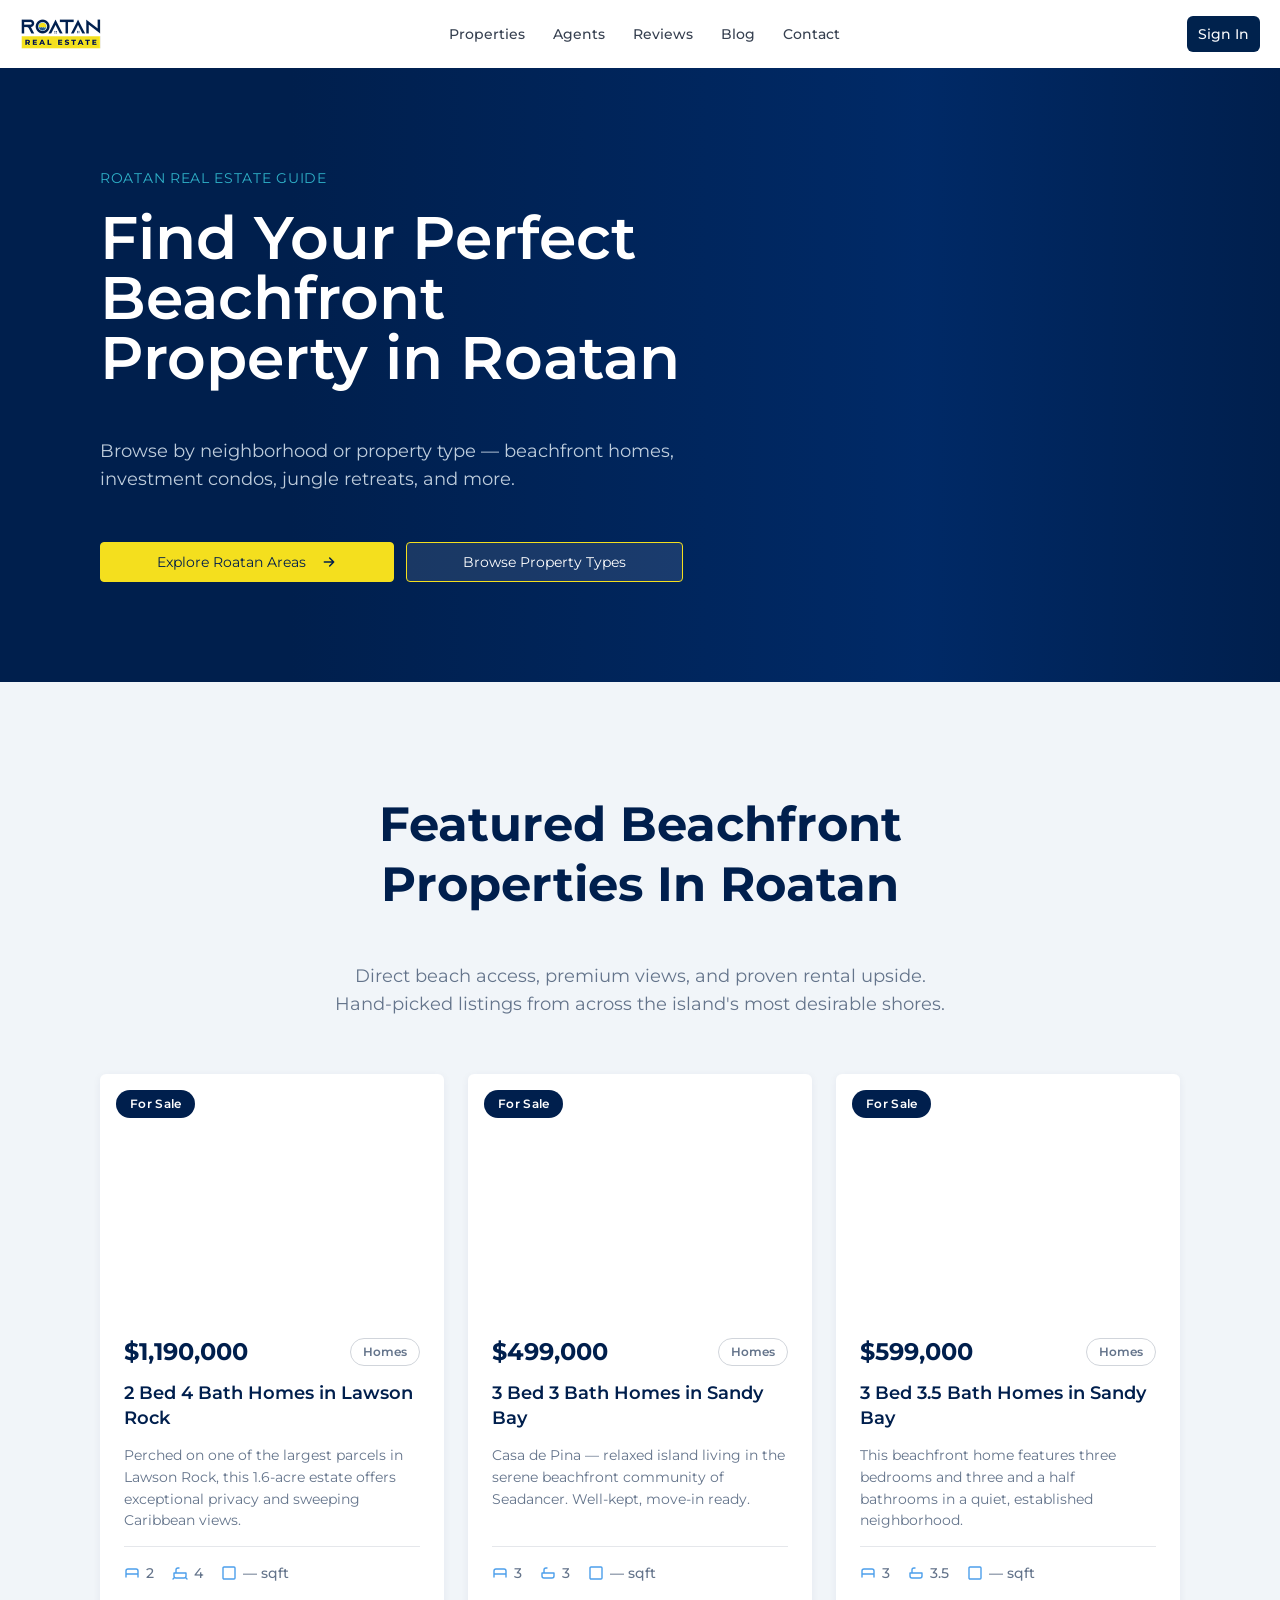
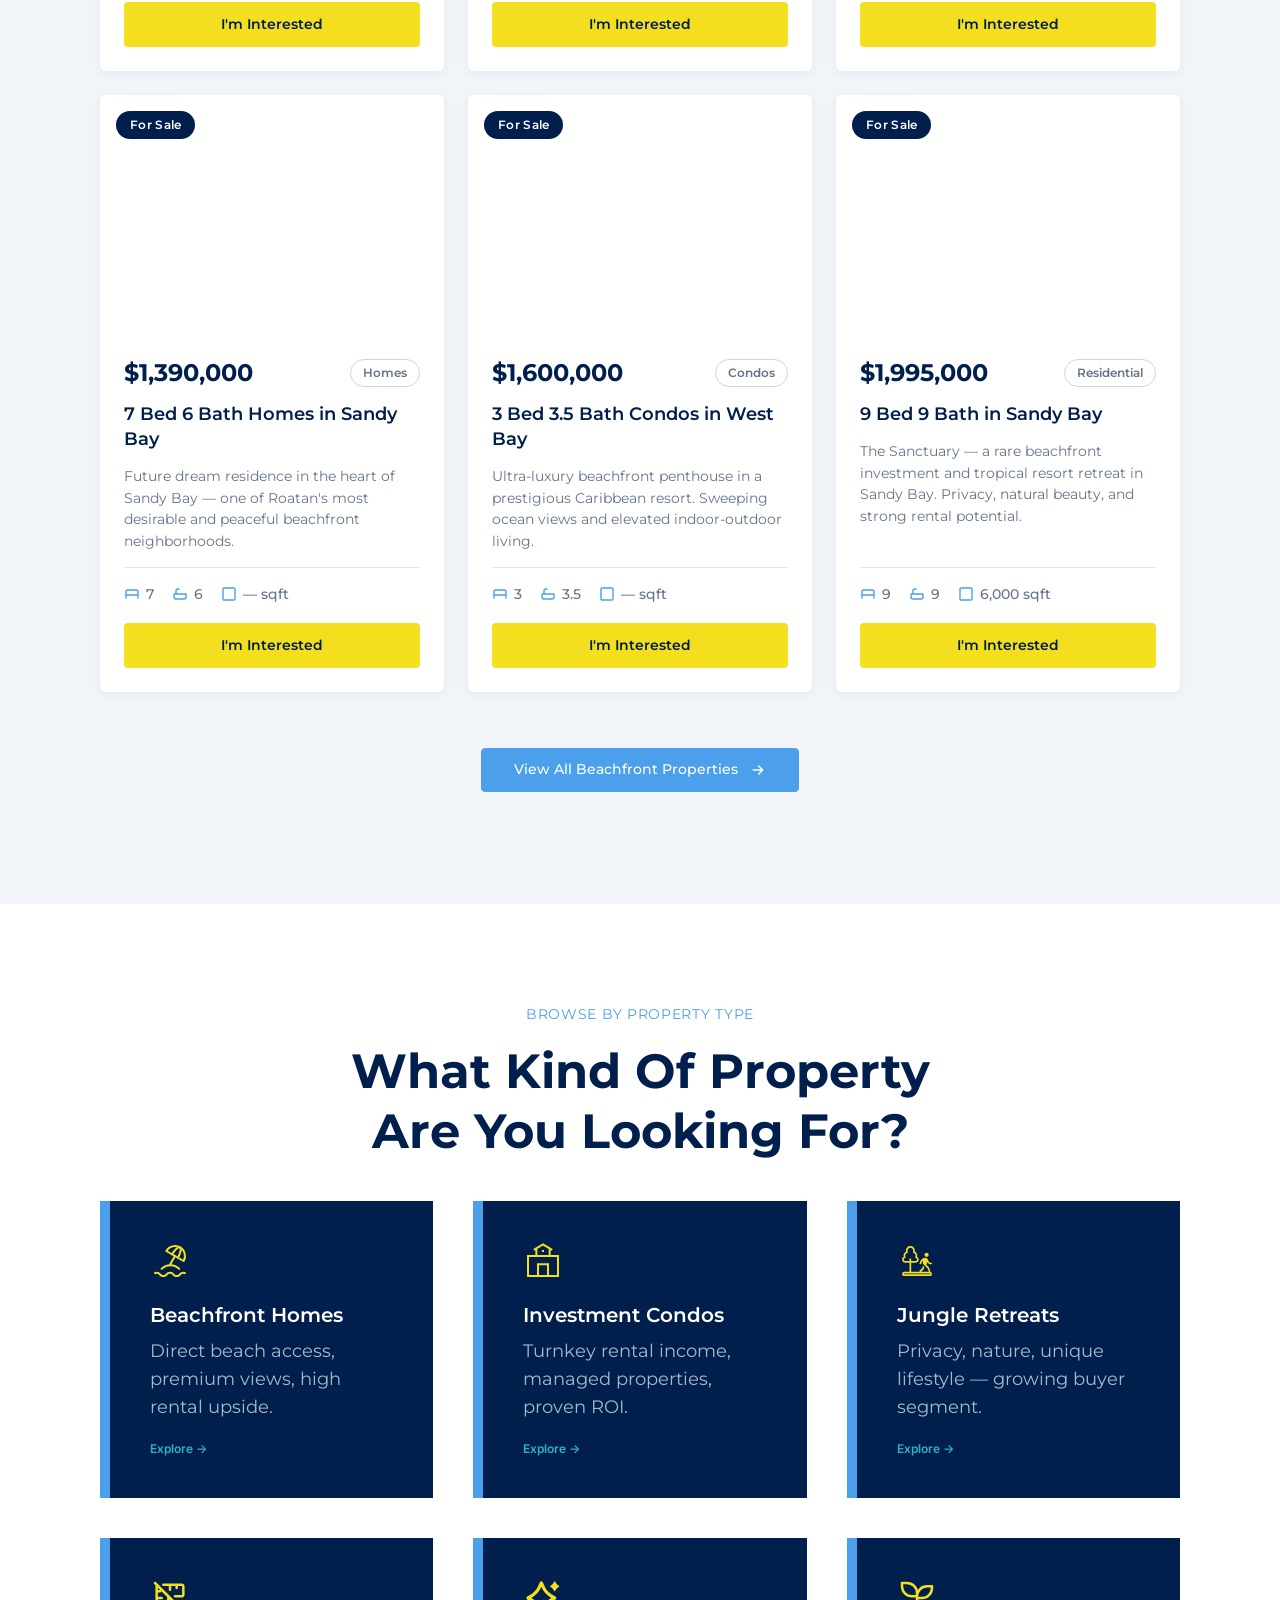
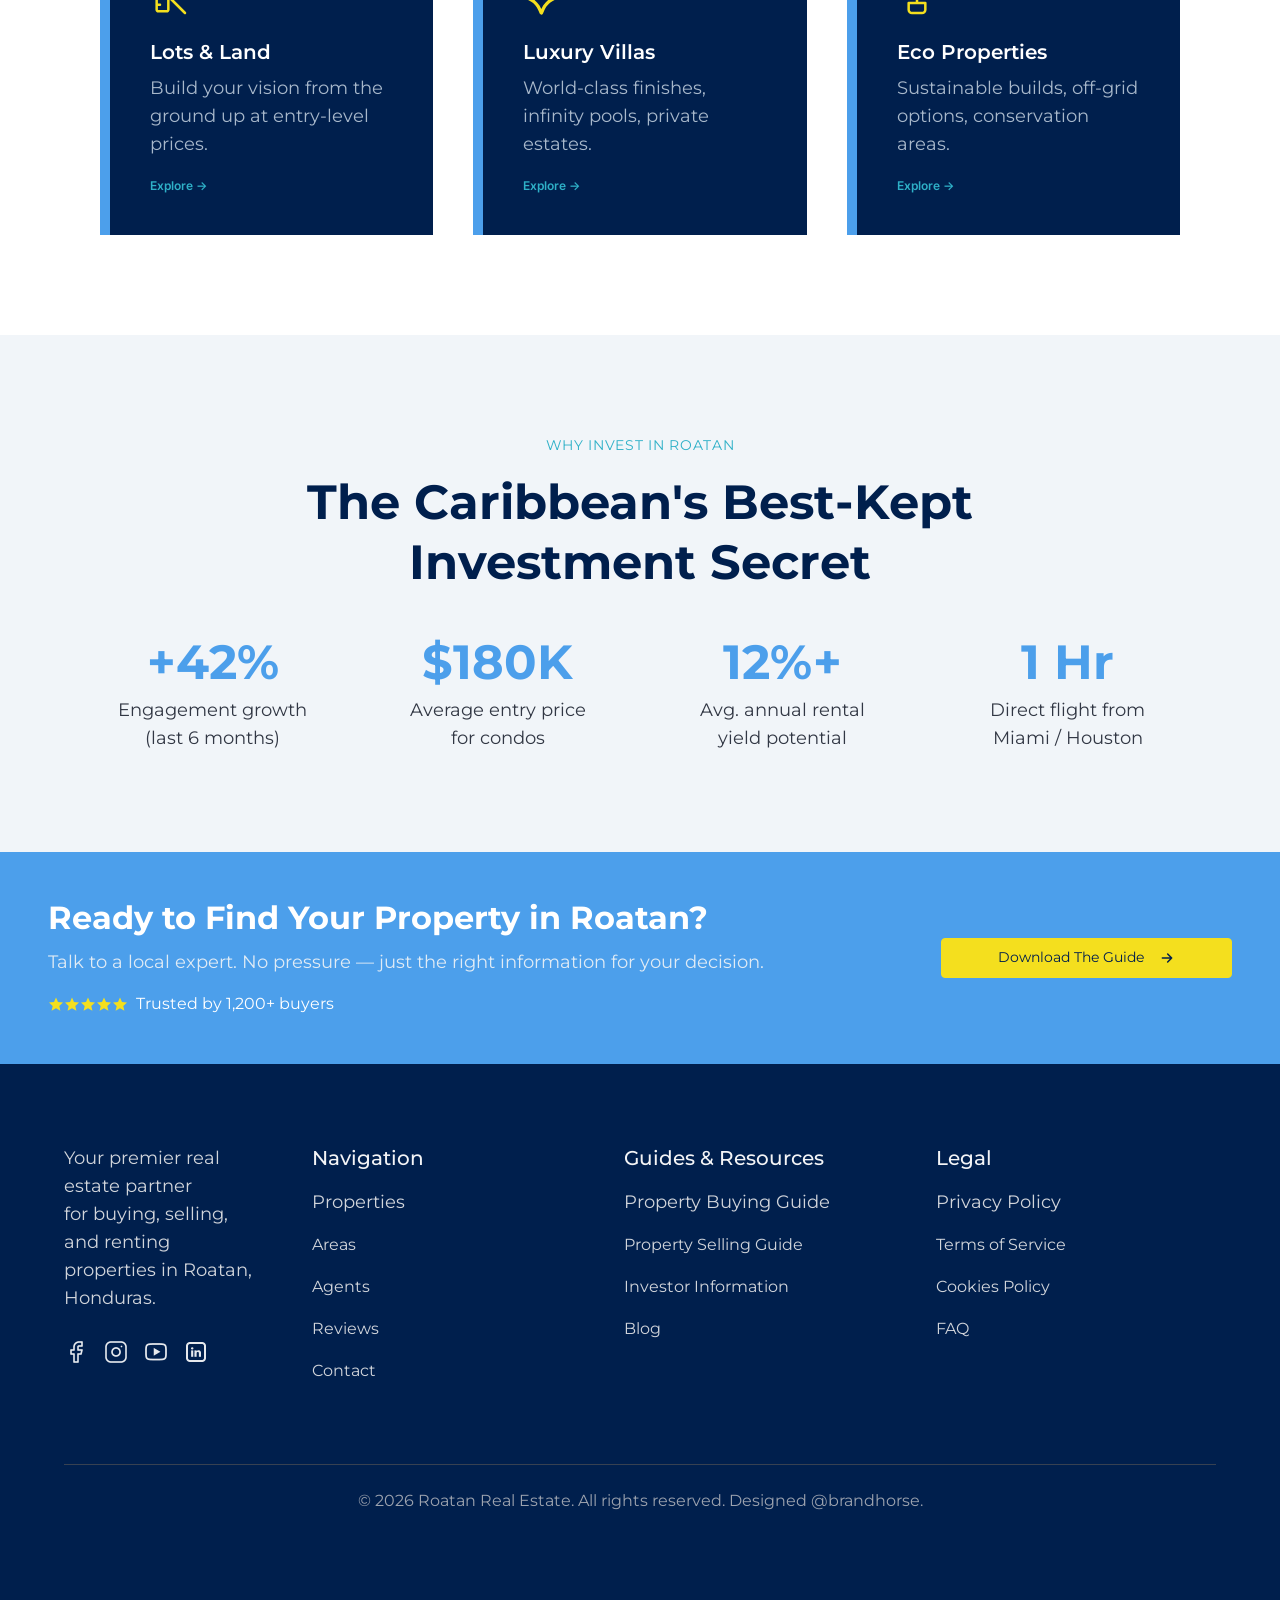
==== index.html @ 975c0e66 "Initial commit: Roatan Real Estate beachfront landing page - Hero with brand assets and gradient ove" ====
<!DOCTYPE html>
<html lang="en">
<head>
<meta charset="UTF-8" />
<meta name="viewport" content="width=device-width, initial-scale=1.0" />
<title>Roatan Real Estate — Find Your Perfect Beachfront Property</title>
<meta name="description" content="Browse beachfront homes, investment condos, jungle retreats, and luxury villas in Roatan, Honduras." />
<link rel="preconnect" href="https://fonts.googleapis.com" />
<link rel="preconnect" href="https://fonts.gstatic.com" crossorigin />
<link href="https://fonts.googleapis.com/css2?family=Inter:wght@600&family=Montserrat:wght@400;500;600;700&display=swap" rel="stylesheet" />
<link rel="stylesheet" href="styles.css" />
</head>
<body>

<!-- NAVBAR -->
<header class="navbar">
  <div class="navbar__inner">
    <a href="https://roatanrealestate.com" class="navbar__logo">
      <img src="assets/logo/logo.png" alt="Roatan Real Estate" />
    </a>
    <nav class="navbar__nav">
      <a href="https://roatanrealestate.com/properties">Properties</a>
      <a href="https://roatanrealestate.com/agents">Agents</a>
      <a href="https://roatanrealestate.com/reviews">Reviews</a>
      <a href="https://roatanrealestate.com/blog">Blog</a>
      <a href="https://roatanrealestate.com/contact">Contact</a>
    </nav>
    <a href="https://roatanrealestate.com/login" class="navbar__signin">Sign In</a>
    <button class="navbar__burger" aria-label="Open menu" aria-expanded="false" aria-controls="mobile-menu" data-menu-toggle>
      <svg width="22" height="22" viewBox="0 0 22 22" fill="none"><path d="M3 6h16M3 11h16M3 16h16" stroke="#001f4d" stroke-width="2" stroke-linecap="round"/></svg>
    </button>
  </div>
</header>

<!-- MOBILE MENU DRAWER -->
<div class="mobile-menu" id="mobile-menu" aria-hidden="true">
  <div class="mobile-menu__header">
    <a href="https://roatanrealestate.com" class="navbar__logo">
      <img src="assets/logo/logo.png" alt="Roatan Real Estate" />
    </a>
    <button class="mobile-menu__close" aria-label="Close menu" data-menu-toggle>
      <svg width="22" height="22" viewBox="0 0 22 22" fill="none"><path d="M5 5l12 12M17 5L5 17" stroke="#001f4d" stroke-width="2" stroke-linecap="round"/></svg>
    </button>
  </div>
  <nav class="mobile-menu__nav">
    <a href="https://roatanrealestate.com/properties">Properties</a>
    <a href="https://roatanrealestate.com/areas">Areas</a>
    <a href="https://roatanrealestate.com/agents">Agents</a>
    <a href="https://roatanrealestate.com/reviews">Reviews</a>
    <a href="https://roatanrealestate.com/blog">Blog</a>
    <a href="https://roatanrealestate.com/contact">Contact</a>
  </nav>
  <a href="https://roatanrealestate.com/login" class="mobile-menu__signin">Sign In</a>
</div>

<script>
(function(){
  var menu = document.getElementById('mobile-menu');
  var toggles = document.querySelectorAll('[data-menu-toggle]');
  function setOpen(open){
    menu.classList.toggle('is-open', open);
    menu.setAttribute('aria-hidden', open ? 'false' : 'true');
    document.body.style.overflow = open ? 'hidden' : '';
    toggles.forEach(function(b){ if(b.classList.contains('navbar__burger')) b.setAttribute('aria-expanded', open); });
  }
  toggles.forEach(function(b){
    b.addEventListener('click', function(){ setOpen(!menu.classList.contains('is-open')); });
  });
  menu.addEventListener('click', function(e){
    if (e.target.tagName === 'A') setOpen(false);
  });
  document.addEventListener('keydown', function(e){
    if (e.key === 'Escape' && menu.classList.contains('is-open')) setOpen(false);
  });
})();
</script>

<!-- HERO -->
<section class="hero">
  <div class="hero__bg" aria-hidden="true"></div>
  <div class="hero__overlay" aria-hidden="true"></div>
  <div class="hero__inner">
    <p class="eyebrow eyebrow--cyan">ROATAN REAL ESTATE GUIDE</p>
    <h1 class="hero__title">Find Your Perfect Beachfront Property in Roatan</h1>
    <p class="hero__sub">Browse by neighborhood or property type — beachfront homes,<br/>investment condos, jungle retreats, and more.</p>
    <div class="hero__ctas">
      <a href="#areas" class="btn btn--primary">
        Explore Roatan Areas
        <svg width="16" height="16" viewBox="0 0 16 16" fill="none"><path d="M3.33 8h9.34M8.67 4l4 4-4 4" stroke="#001f4d" stroke-width="1.5" stroke-linecap="round" stroke-linejoin="round"/></svg>
      </a>
      <a href="#types" class="btn btn--alternate">Browse Property Types</a>
    </div>
  </div>
</section>

<!-- BEACHFRONT PROPERTIES -->
<section class="neighborhoods" id="areas">
  <div class="neighborhoods__inner">
    <div class="section-head section-head--center">
      <h2 class="section-head__title">Featured Beachfront<br/>Properties in Roatan</h2>
      <p class="section-head__sub">Direct beach access, premium views, and proven rental upside.<br/>Hand-picked listings from across the island's most desirable shores.</p>
    </div>

    <div class="cards-3 cards-3--props">
      <a class="pcard" href="https://roatanrealestate.com/properties/2-br-4.0-ba-homes-in-lawson-rock-26-104-roatan-honduras" target="_blank" rel="noopener">
        <div class="pcard__img" style="background-image:url('https://cdn.photos.sparkplatform.com/rra/20260216032710579611000000-o.jpg')">
          <span class="pcard__status">For Sale</span>
        </div>
        <div class="pcard__body">
          <div class="pcard__head">
            <p class="pcard__price">$1,190,000</p>
            <span class="pcard__tag">Homes</span>
          </div>
          <h3 class="pcard__title">2 Bed 4 Bath Homes in Lawson Rock</h3>
          <p class="pcard__desc">Perched on one of the largest parcels in Lawson Rock, this 1.6-acre estate offers exceptional privacy and sweeping Caribbean views.</p>
          <div class="pcard__meta">
            <span><svg viewBox="0 0 16 16" fill="none"><path d="M2 9V6a2 2 0 0 1 2-2h8a2 2 0 0 1 2 2v3M2 9v3M14 9v3M2 9h12" stroke="currentColor" stroke-width="1.4" stroke-linecap="round"/></svg> 2</span>
            <span><svg viewBox="0 0 16 16" fill="none"><path d="M2 8h12v3a2 2 0 0 1-2 2H4a2 2 0 0 1-2-2V8zM4 8V5a2 2 0 0 1 2-2h1M2 13l-1 1M14 13l1 1" stroke="currentColor" stroke-width="1.4" stroke-linecap="round" stroke-linejoin="round"/></svg> 4</span>
            <span><svg viewBox="0 0 16 16" fill="none"><rect x="2" y="2" width="12" height="12" stroke="currentColor" stroke-width="1.4" rx="1"/></svg> — sqft</span>
          </div>
          <span class="pcard__cta">I'm Interested</span>
        </div>
      </a>

      <a class="pcard" href="https://roatanrealestate.com/properties/3-br-3.0-ba-homes-in-seadancer-26-97-roatan-honduras" target="_blank" rel="noopener">
        <div class="pcard__img" style="background-image:url('https://cdn.photos.sparkplatform.com/rra/20260217212355719274000000-o.jpg')">
          <span class="pcard__status">For Sale</span>
        </div>
        <div class="pcard__body">
          <div class="pcard__head">
            <p class="pcard__price">$499,000</p>
            <span class="pcard__tag">Homes</span>
          </div>
          <h3 class="pcard__title">3 Bed 3 Bath Homes in Sandy Bay</h3>
          <p class="pcard__desc">Casa de Pina — relaxed island living in the serene beachfront community of Seadancer. Well-kept, move-in ready.</p>
          <div class="pcard__meta">
            <span><svg viewBox="0 0 16 16" fill="none"><path d="M2 9V6a2 2 0 0 1 2-2h8a2 2 0 0 1 2 2v3M2 9v3M14 9v3M2 9h12" stroke="currentColor" stroke-width="1.4" stroke-linecap="round"/></svg> 3</span>
            <span><svg viewBox="0 0 16 16" fill="none"><path d="M2 8h12v3a2 2 0 0 1-2 2H4a2 2 0 0 1-2-2V8zM4 8V5a2 2 0 0 1 2-2h1" stroke="currentColor" stroke-width="1.4" stroke-linecap="round" stroke-linejoin="round"/></svg> 3</span>
            <span><svg viewBox="0 0 16 16" fill="none"><rect x="2" y="2" width="12" height="12" stroke="currentColor" stroke-width="1.4" rx="1"/></svg> — sqft</span>
          </div>
          <span class="pcard__cta">I'm Interested</span>
        </div>
      </a>

      <a class="pcard" href="https://roatanrealestate.com/properties/3-br-3.5-ba-homes-in-sandy-bay-26-74-roatan-honduras" target="_blank" rel="noopener">
        <div class="pcard__img" style="background-image:url('https://cdn.photos.sparkplatform.com/rra/20260224164629116280000000-o.jpg')">
          <span class="pcard__status">For Sale</span>
        </div>
        <div class="pcard__body">
          <div class="pcard__head">
            <p class="pcard__price">$599,000</p>
            <span class="pcard__tag">Homes</span>
          </div>
          <h3 class="pcard__title">3 Bed 3.5 Bath Homes in Sandy Bay</h3>
          <p class="pcard__desc">This beachfront home features three bedrooms and three and a half bathrooms in a quiet, established neighborhood.</p>
          <div class="pcard__meta">
            <span><svg viewBox="0 0 16 16" fill="none"><path d="M2 9V6a2 2 0 0 1 2-2h8a2 2 0 0 1 2 2v3M2 9v3M14 9v3M2 9h12" stroke="currentColor" stroke-width="1.4" stroke-linecap="round"/></svg> 3</span>
            <span><svg viewBox="0 0 16 16" fill="none"><path d="M2 8h12v3a2 2 0 0 1-2 2H4a2 2 0 0 1-2-2V8zM4 8V5a2 2 0 0 1 2-2h1" stroke="currentColor" stroke-width="1.4" stroke-linecap="round" stroke-linejoin="round"/></svg> 3.5</span>
            <span><svg viewBox="0 0 16 16" fill="none"><rect x="2" y="2" width="12" height="12" stroke="currentColor" stroke-width="1.4" rx="1"/></svg> — sqft</span>
          </div>
          <span class="pcard__cta">I'm Interested</span>
        </div>
      </a>

      <a class="pcard" href="https://roatanrealestate.com/properties/7-br-6.0-ba-homes-in-sandy-bay-26-69-roatan-honduras" target="_blank" rel="noopener">
        <div class="pcard__img" style="background-image:url('https://cdn.photos.sparkplatform.com/rra/20260207205044569117000000-o.jpg')">
          <span class="pcard__status">For Sale</span>
        </div>
        <div class="pcard__body">
          <div class="pcard__head">
            <p class="pcard__price">$1,390,000</p>
            <span class="pcard__tag">Homes</span>
          </div>
          <h3 class="pcard__title">7 Bed 6 Bath Homes in Sandy Bay</h3>
          <p class="pcard__desc">Future dream residence in the heart of Sandy Bay — one of Roatan's most desirable and peaceful beachfront neighborhoods.</p>
          <div class="pcard__meta">
            <span><svg viewBox="0 0 16 16" fill="none"><path d="M2 9V6a2 2 0 0 1 2-2h8a2 2 0 0 1 2 2v3M2 9v3M14 9v3M2 9h12" stroke="currentColor" stroke-width="1.4" stroke-linecap="round"/></svg> 7</span>
            <span><svg viewBox="0 0 16 16" fill="none"><path d="M2 8h12v3a2 2 0 0 1-2 2H4a2 2 0 0 1-2-2V8zM4 8V5a2 2 0 0 1 2-2h1" stroke="currentColor" stroke-width="1.4" stroke-linecap="round" stroke-linejoin="round"/></svg> 6</span>
            <span><svg viewBox="0 0 16 16" fill="none"><rect x="2" y="2" width="12" height="12" stroke="currentColor" stroke-width="1.4" rx="1"/></svg> — sqft</span>
          </div>
          <span class="pcard__cta">I'm Interested</span>
        </div>
      </a>

      <a class="pcard" href="https://roatanrealestate.com/properties/3-br-3.5-ba-condos-in-infinity-bay-beach-resort-26-54-roatan-honduras" target="_blank" rel="noopener">
        <div class="pcard__img" style="background-image:url('https://cdn.photos.sparkplatform.com/rra/20260127175429574874000000-o.jpg')">
          <span class="pcard__status">For Sale</span>
        </div>
        <div class="pcard__body">
          <div class="pcard__head">
            <p class="pcard__price">$1,600,000</p>
            <span class="pcard__tag">Condos</span>
          </div>
          <h3 class="pcard__title">3 Bed 3.5 Bath Condos in West Bay</h3>
          <p class="pcard__desc">Ultra-luxury beachfront penthouse in a prestigious Caribbean resort. Sweeping ocean views and elevated indoor-outdoor living.</p>
          <div class="pcard__meta">
            <span><svg viewBox="0 0 16 16" fill="none"><path d="M2 9V6a2 2 0 0 1 2-2h8a2 2 0 0 1 2 2v3M2 9v3M14 9v3M2 9h12" stroke="currentColor" stroke-width="1.4" stroke-linecap="round"/></svg> 3</span>
            <span><svg viewBox="0 0 16 16" fill="none"><path d="M2 8h12v3a2 2 0 0 1-2 2H4a2 2 0 0 1-2-2V8zM4 8V5a2 2 0 0 1 2-2h1" stroke="currentColor" stroke-width="1.4" stroke-linecap="round" stroke-linejoin="round"/></svg> 3.5</span>
            <span><svg viewBox="0 0 16 16" fill="none"><rect x="2" y="2" width="12" height="12" stroke="currentColor" stroke-width="1.4" rx="1"/></svg> — sqft</span>
          </div>
          <span class="pcard__cta">I'm Interested</span>
        </div>
      </a>

      <a class="pcard" href="https://roatanrealestate.com/properties/9-br-9.00-ba-residential-in-sandy-bay-26-35-roatan-honduras" target="_blank" rel="noopener">
        <div class="pcard__img" style="background-image:url('https://cdn.photos.sparkplatform.com/rra/20260123211720715178000000-o.jpg')">
          <span class="pcard__status">For Sale</span>
        </div>
        <div class="pcard__body">
          <div class="pcard__head">
            <p class="pcard__price">$1,995,000</p>
            <span class="pcard__tag">Residential</span>
          </div>
          <h3 class="pcard__title">9 Bed 9 Bath in Sandy Bay</h3>
          <p class="pcard__desc">The Sanctuary — a rare beachfront investment and tropical resort retreat in Sandy Bay. Privacy, natural beauty, and strong rental potential.</p>
          <div class="pcard__meta">
            <span><svg viewBox="0 0 16 16" fill="none"><path d="M2 9V6a2 2 0 0 1 2-2h8a2 2 0 0 1 2 2v3M2 9v3M14 9v3M2 9h12" stroke="currentColor" stroke-width="1.4" stroke-linecap="round"/></svg> 9</span>
            <span><svg viewBox="0 0 16 16" fill="none"><path d="M2 8h12v3a2 2 0 0 1-2 2H4a2 2 0 0 1-2-2V8zM4 8V5a2 2 0 0 1 2-2h1" stroke="currentColor" stroke-width="1.4" stroke-linecap="round" stroke-linejoin="round"/></svg> 9</span>
            <span><svg viewBox="0 0 16 16" fill="none"><rect x="2" y="2" width="12" height="12" stroke="currentColor" stroke-width="1.4" rx="1"/></svg> 6,000 sqft</span>
          </div>
          <span class="pcard__cta">I'm Interested</span>
        </div>
      </a>
    </div>

    <div class="neighborhoods__cta">
      <a href="https://roatanrealestate.com/properties?keyword=beachfront" class="btn btn--sky">View All Beachfront Properties <svg width="16" height="16" viewBox="0 0 16 16" fill="none"><path d="M3.33 8h9.34M8.67 4l4 4-4 4" stroke="#fff" stroke-width="1.5" stroke-linecap="round" stroke-linejoin="round"/></svg></a>
    </div>
  </div>
</section>

<!-- PROPERTY TYPES -->
<section class="types" id="types">
  <div class="types__inner">
    <div class="section-head section-head--center">
      <p class="eyebrow eyebrow--sky">BROWSE BY PROPERTY TYPE</p>
      <h2 class="section-head__title">What Kind of Property<br/>Are You Looking For?</h2>
    </div>

    <div class="cards-3 cards-3--types">
      <a class="tcard" href="https://roatanrealestate.com/properties?keyword=beachfront" target="_blank" rel="noopener">
        <img class="tcard__icon" src="assets/icons/property/beachfront.svg" alt="" />
        <div class="tcard__body">
          <h3>Beachfront Homes</h3>
          <p>Direct beach access, premium views, high rental upside.</p>
        </div>
        <span class="tcard__cta">Explore →</span>
      </a>
      <a class="tcard" href="https://roatanrealestate.com/properties?keyword=condo" target="_blank" rel="noopener">
        <img class="tcard__icon" src="assets/icons/property/investment.svg" alt="" />
        <div class="tcard__body">
          <h3>Investment Condos</h3>
          <p>Turnkey rental income, managed properties, proven ROI.</p>
        </div>
        <span class="tcard__cta">Explore →</span>
      </a>
      <a class="tcard" href="https://roatanrealestate.com/properties?keyword=jungle" target="_blank" rel="noopener">
        <img class="tcard__icon" src="assets/icons/property/jungle.svg" alt="" />
        <div class="tcard__body">
          <h3>Jungle Retreats</h3>
          <p>Privacy, nature, unique lifestyle — growing buyer segment.</p>
        </div>
        <span class="tcard__cta">Explore →</span>
      </a>
      <a class="tcard" href="https://roatanrealestate.com/properties?keyword=land" target="_blank" rel="noopener">
        <img class="tcard__icon" src="assets/icons/property/lots.svg" alt="" />
        <div class="tcard__body">
          <h3>Lots &amp; Land</h3>
          <p>Build your vision from the ground up at entry-level prices.</p>
        </div>
        <span class="tcard__cta">Explore →</span>
      </a>
      <a class="tcard" href="https://roatanrealestate.com/properties?keyword=luxury" target="_blank" rel="noopener">
        <img class="tcard__icon" src="assets/icons/property/luxury.svg" alt="" />
        <div class="tcard__body">
          <h3>Luxury Villas</h3>
          <p>World-class finishes, infinity pools, private estates.</p>
        </div>
        <span class="tcard__cta">Explore →</span>
      </a>
      <a class="tcard" href="https://roatanrealestate.com/properties?keyword=eco" target="_blank" rel="noopener">
        <img class="tcard__icon" src="assets/icons/property/eco.svg" alt="" />
        <div class="tcard__body">
          <h3>Eco Properties</h3>
          <p>Sustainable builds, off-grid options, conservation areas.</p>
        </div>
        <span class="tcard__cta">Explore →</span>
      </a>
    </div>
  </div>
</section>

<!-- INVESTMENT STATS -->
<section class="invest">
  <div class="invest__inner">
    <div class="section-head section-head--center">
      <p class="eyebrow eyebrow--cyan">WHY INVEST IN ROATAN</p>
      <h2 class="section-head__title">The Caribbean's Best-Kept<br/>Investment Secret</h2>
    </div>
    <div class="invest__stats">
      <div class="stat">
        <p class="stat__value">+42%</p>
        <p class="stat__label">Engagement growth<br/>(last 6 months)</p>
      </div>
      <div class="stat">
        <p class="stat__value">$180K</p>
        <p class="stat__label">Average entry price<br/>for condos</p>
      </div>
      <div class="stat">
        <p class="stat__value">12%+</p>
        <p class="stat__label">Avg. annual rental<br/>yield potential</p>
      </div>
      <div class="stat">
        <p class="stat__value">1 hr</p>
        <p class="stat__label">Direct flight from<br/>Miami / Houston</p>
      </div>
    </div>
  </div>
</section>

<!-- CTA BANNER -->
<section class="cta">
  <div class="cta__inner">
    <div class="cta__text">
      <h2>Ready to Find Your Property in Roatan?</h2>
      <p>Talk to a local expert. No pressure — just the right information for your decision.</p>
      <div class="cta__trust">
        <div class="cta__stars" aria-hidden="true">
          <svg viewBox="0 0 16 16" fill="#f4df1e"><path d="M8 1.5l2 4.5 5 .5-3.7 3.4 1.1 4.9L8 12.3 3.6 14.8l1.1-4.9L1 6.5l5-.5z"/></svg>
          <svg viewBox="0 0 16 16" fill="#f4df1e"><path d="M8 1.5l2 4.5 5 .5-3.7 3.4 1.1 4.9L8 12.3 3.6 14.8l1.1-4.9L1 6.5l5-.5z"/></svg>
          <svg viewBox="0 0 16 16" fill="#f4df1e"><path d="M8 1.5l2 4.5 5 .5-3.7 3.4 1.1 4.9L8 12.3 3.6 14.8l1.1-4.9L1 6.5l5-.5z"/></svg>
          <svg viewBox="0 0 16 16" fill="#f4df1e"><path d="M8 1.5l2 4.5 5 .5-3.7 3.4 1.1 4.9L8 12.3 3.6 14.8l1.1-4.9L1 6.5l5-.5z"/></svg>
          <svg viewBox="0 0 16 16" fill="#f4df1e"><path d="M8 1.5l2 4.5 5 .5-3.7 3.4 1.1 4.9L8 12.3 3.6 14.8l1.1-4.9L1 6.5l5-.5z"/></svg>
        </div>
        <span>Trusted by 1,200+ buyers</span>
      </div>
    </div>
    <a href="https://roatanrealestate.com/guide" class="btn btn--primary" target="_blank" rel="noopener">
      Download The Guide
      <svg width="16" height="16" viewBox="0 0 16 16" fill="none"><path d="M3.33 8h9.34M8.67 4l4 4-4 4" stroke="#001f4d" stroke-width="1.5" stroke-linecap="round" stroke-linejoin="round"/></svg>
    </a>
  </div>
</section>

<!-- FOOTER -->
<footer class="footer">
  <div class="footer__inner">
    <div class="footer__top">
      <div class="footer__brand">
        <p>Your premier real estate partner<br/>for buying, selling, and renting<br/>properties in Roatan, Honduras.</p>
        <div class="footer__socials">
          <a href="https://www.facebook.com/roatanrealestate" target="_blank" rel="noopener" aria-label="Facebook"><img src="assets/icons/social/facebook.png" alt=""/></a>
          <a href="https://www.instagram.com/roatanrealestate" target="_blank" rel="noopener" aria-label="Instagram"><img src="assets/icons/social/instagram.png" alt=""/></a>
          <a href="https://www.youtube.com/@roatanrealestate" target="_blank" rel="noopener" aria-label="YouTube"><img src="assets/icons/social/youtube.png" alt=""/></a>
          <a href="https://www.linkedin.com/company/roatan-real-estate" target="_blank" rel="noopener" aria-label="LinkedIn"><img src="assets/icons/social/linkedin.png" alt=""/></a>
        </div>
      </div>

      <div class="footer__cols">
        <div class="footer__col">
          <h4>Navigation</h4>
          <a href="https://roatanrealestate.com/properties">Properties</a>
          <a href="https://roatanrealestate.com/areas">Areas</a>
          <a href="https://roatanrealestate.com/agents">Agents</a>
          <a href="https://roatanrealestate.com/reviews">Reviews</a>
          <a href="https://roatanrealestate.com/contact">Contact</a>
        </div>
        <div class="footer__col">
          <h4>Guides &amp; Resources</h4>
          <a href="https://roatanrealestate.com/guide">Property Buying Guide</a>
          <a href="https://roatanrealestate.com/guide">Property Selling Guide</a>
          <a href="https://roatanrealestate.com/guide">Investor Information</a>
          <a href="https://roatanrealestate.com/blog">Blog</a>
        </div>
        <div class="footer__col">
          <h4>Legal</h4>
          <a href="https://roatanrealestate.com/privacy">Privacy Policy</a>
          <a href="https://roatanrealestate.com/terms">Terms of Service</a>
          <a href="https://roatanrealestate.com/cookies">Cookies Policy</a>
          <a href="https://roatanrealestate.com/faq">FAQ</a>
        </div>
      </div>
    </div>

    <div class="footer__bottom">
      <p>© 2026 Roatan Real Estate. All rights reserved. Designed @brandhorse.</p>
    </div>
  </div>
</footer>

</body>
</html>
---- styles.css ----
/* =========================================================
   Roatan Real Estate — Landing Page (Figma 1:1)
   Canvas: 1440px wide
   ========================================================= */

:root {
  --deep-ocean-blue: #001f4d;
  --sky-blue: #4c9feb;
  --light-sky-blue: #92f2ff;
  --daffodil-yellow: #f4df1e;
  --cyan: #2eb0c7;
  --surface: #f1f5f9;
  --white: #ffffff;
  --dark: #020817;
  --text-light: #e0ebf5;
  --muted: #64748b;
  --gray-100: #f3f4f6;
  --gray-300: #d1d5db;
  --gray-400: #9ca3af;
  --gray-700: #374151;
  --signin-bg: #00224d;
}

* { box-sizing: border-box; margin: 0; padding: 0; }

html { scroll-behavior: smooth; }

body {
  font-family: 'Montserrat', -apple-system, BlinkMacSystemFont, sans-serif;
  font-size: 16px;
  line-height: 1.5;
  color: var(--dark);
  background: var(--white);
  -webkit-font-smoothing: antialiased;
}

img { display: block; max-width: 100%; }
a { color: inherit; text-decoration: none; }

/* =========================================================
   NAVBAR — 1440 x 68, white bg
   ========================================================= */
.navbar {
  width: 100%;
  height: 68px;
  background: var(--white);
  display: flex;
  align-items: center;
  justify-content: center;
  padding: 10px;
}
.navbar__inner {
  display: flex;
  align-items: center;
  justify-content: space-between;
  width: 100%;
  max-width: 1240px;
  gap: 60px;
}
.navbar__logo img { height: 32px; width: auto; }

.navbar__nav {
  display: flex;
  align-items: center;
  gap: 28px;
  font-size: 14px;
  font-weight: 500;
  color: #374151;
  line-height: 20px;
}
.navbar__nav a { transition: color .15s; }
.navbar__nav a:hover { color: var(--deep-ocean-blue); }

.navbar__signin {
  display: inline-flex;
  align-items: center;
  justify-content: center;
  background: var(--signin-bg);
  color: #f8fafc;
  font-size: 14px;
  font-weight: 500;
  width: 73.44px;
  height: 36px;
  border-radius: 6px;
  transition: opacity .15s;
}
.navbar__signin:hover { opacity: 0.92; }

.navbar__burger {
  display: none;
  background: none;
  border: none;
  padding: 6px;
  cursor: pointer;
  align-items: center;
  justify-content: center;
}

/* ---------- Mobile menu drawer ---------- */
.mobile-menu {
  position: fixed;
  inset: 0;
  background: var(--white);
  z-index: 100;
  display: flex;
  flex-direction: column;
  transform: translateX(100%);
  transition: transform .25s ease;
  visibility: hidden;
}
.mobile-menu.is-open {
  transform: translateX(0);
  visibility: visible;
}
.mobile-menu__header {
  display: flex;
  align-items: center;
  justify-content: space-between;
  height: 60px;
  padding: 0 20px;
  border-bottom: 1px solid #e5e7eb;
}
.mobile-menu__header .navbar__logo img { height: 30px; }
.mobile-menu__close {
  background: none;
  border: none;
  padding: 6px;
  cursor: pointer;
  display: inline-flex;
}
.mobile-menu__nav {
  display: flex;
  flex-direction: column;
  padding: 24px 24px 0;
  gap: 4px;
  flex: 1;
}
.mobile-menu__nav a {
  display: block;
  padding: 14px 0;
  font-size: 18px;
  font-weight: 500;
  color: var(--deep-ocean-blue);
  border-bottom: 1px solid #f1f5f9;
}
.mobile-menu__nav a:hover { color: var(--sky-blue); }
.mobile-menu__signin {
  display: flex;
  align-items: center;
  justify-content: center;
  margin: 24px;
  height: 48px;
  background: var(--signin-bg);
  color: #f8fafc;
  font-size: 15px;
  font-weight: 500;
  border-radius: 6px;
}

/* =========================================================
   BUTTONS  — height 40, min-width 200, px 56, rounded 4
   ========================================================= */
.btn {
  display: inline-flex;
  align-items: center;
  justify-content: center;
  gap: 15px;
  height: 40px;
  min-width: 200px;
  padding: 0 56px;
  border-radius: 4px;
  font-size: 14px;
  font-weight: 400;
  line-height: 1.5;
  border: 1px solid var(--daffodil-yellow);
  white-space: nowrap;
  transition: transform .15s, opacity .15s;
  cursor: pointer;
}
.btn:hover { transform: translateY(-1px); }
.btn--primary {
  background: var(--daffodil-yellow);
  color: var(--deep-ocean-blue);
}
.btn--alternate {
  background: rgba(255,255,255,0.1);
  color: var(--white);
}
.btn--sky {
  display: inline-flex;
  align-items: center;
  justify-content: center;
  gap: 12px;
  height: 44px;
  min-width: 200px;
  padding: 0 32px;
  border-radius: 4px;
  font-size: 14px;
  font-weight: 500;
  background: #4C9FEB;
  color: var(--white);
  border: 1px solid #4C9FEB;
  white-space: nowrap;
  transition: transform .15s, opacity .15s, background .15s;
  cursor: pointer;
}
.btn--sky:hover {
  transform: translateY(-1px);
  background: #3a8cd6;
}
.btn svg { flex-shrink: 0; }

/* =========================================================
   HERO  — 1440 wide, padding 100, deep-ocean bg w/ image+gradient
   ========================================================= */
.hero {
  width: 100%;
  position: relative;
  padding: 100px;
  background: var(--deep-ocean-blue);
  overflow: hidden;
}
.hero__bg {
  position: absolute;
  inset: 0;
  background-image: url('assets/hero/hero.png');
  background-size: cover;
  background-position: center;
}
.hero__overlay {
  position: absolute;
  inset: 0;
  background: linear-gradient(
    90.02deg,
    rgba(0,31,77,1) 22.65%,
    rgba(0,52,128,0.5) 71.69%,
    rgba(0,72,179,0) 99.99%
  );
}
.hero__inner {
  position: relative;
  width: 620px;
  min-height: 395px;
  display: flex;
  flex-direction: column;
  justify-content: center;
  gap: 19px;
}
.eyebrow {
  font-family: 'Montserrat', sans-serif;
  font-weight: 400;
  font-size: 14px;
  line-height: 1.5;
  letter-spacing: 0.7px;
  text-transform: uppercase;
}
.eyebrow--cyan { color: var(--cyan); }
.eyebrow--sky { color: var(--sky-blue); }

.hero__title {
  font-family: 'Montserrat', sans-serif;
  font-weight: 600;
  font-size: 60px;
  line-height: 1;
  color: var(--white);
  letter-spacing: 0;
}
.hero__sub {
  font-family: 'Montserrat', sans-serif;
  font-weight: 400;
  font-size: 18px;
  line-height: 28px;
  color: var(--text-light);
  opacity: 0.85;
  padding: 30px 0;
}
.hero__ctas {
  display: flex;
  gap: 12px;
  align-items: center;
}

/* =========================================================
   SECTION HEADERS
   ========================================================= */
.section-head {
  display: flex;
  flex-direction: column;
  gap: 16px;
}
.section-head--center {
  align-items: center;
  text-align: center;
}
.section-head__title {
  font-family: 'Montserrat', sans-serif;
  font-weight: 700;
  font-size: 48px;
  line-height: 1.25;
  color: var(--deep-ocean-blue);
  text-transform: capitalize;
}
.section-head__sub {
  font-family: 'Montserrat', sans-serif;
  font-weight: 400;
  font-size: 18px;
  line-height: 28px;
  color: var(--muted);
}

/* =========================================================
   NEIGHBORHOODS  — surface bg, px 100, py 112, gap 56
   ========================================================= */
.neighborhoods {
  width: 100%;
  background: var(--surface);
  padding: 112px 100px;
}
.neighborhoods__inner {
  display: flex;
  flex-direction: column;
  align-items: center;
  gap: 56px;
}
.neighborhoods .section-head { gap: 48px; }
.neighborhoods .section-head__title { margin-bottom: 0; }
.neighborhoods .section-head__sub { max-width: 1200px; }

.cards-3 {
  display: grid;
  grid-template-columns: repeat(3, 1fr);
  gap: 24px;
  width: 100%;
}

.ncard {
  background: var(--white);
  display: flex;
  flex-direction: column;
}
.ncard__img {
  width: 100%;
  height: 192px;
  background-size: cover;
  background-position: center;
}
.ncard__body {
  display: flex;
  flex-direction: column;
  gap: 27px;
  padding: 24px;
}
.badge-pop {
  align-self: flex-start;
  display: inline-flex;
  align-items: center;
  justify-content: center;
  padding: 4px 16px;
  background: var(--light-sky-blue);
  border: 1px solid var(--light-sky-blue);
  border-radius: 100px;
  font-size: 12px;
  font-weight: 600;
  color: var(--deep-ocean-blue);
  line-height: 16px;
}
.ncard__title {
  font-family: 'Montserrat', sans-serif;
  font-weight: 600;
  font-size: 20px;
  line-height: 1.5;
  color: var(--deep-ocean-blue);
  text-transform: capitalize;
  margin-top: 8px;
}
.ncard__count {
  font-size: 14px;
  line-height: 1.5;
  color: var(--muted);
}
.ncard__desc {
  font-size: 14px;
  line-height: 1.5;
  color: var(--muted);
}
.chips {
  display: flex;
  flex-wrap: wrap;
  gap: 8px;
}
.chip {
  display: inline-flex;
  align-items: center;
  justify-content: center;
  padding: 4px 16px;
  border: 1px solid var(--gray-300);
  border-radius: 100px;
  font-size: 12px;
  font-weight: 600;
  color: var(--deep-ocean-blue);
  line-height: 16px;
  background: transparent;
}

.neighborhoods__cta {
  display: flex;
  justify-content: center;
}

/* ---------- Property cards (real listings) ---------- */
.cards-3--props { gap: 24px; }

.pcard {
  background: var(--white);
  display: flex;
  flex-direction: column;
  border-radius: 6px;
  overflow: hidden;
  box-shadow: 0 2px 8px rgba(0,31,77,0.06);
  transition: transform .2s, box-shadow .2s;
  text-decoration: none;
  color: inherit;
  cursor: pointer;
}
.pcard:hover {
  transform: translateY(-4px);
  box-shadow: 0 12px 28px rgba(0,31,77,0.12);
}
.pcard__img {
  position: relative;
  width: 100%;
  height: 240px;
  background-size: cover;
  background-position: center;
}
.pcard__status {
  position: absolute;
  top: 16px;
  left: 16px;
  background: var(--deep-ocean-blue);
  color: var(--white);
  font-size: 12px;
  font-weight: 600;
  padding: 5px 14px;
  border-radius: 100px;
  letter-spacing: 0.3px;
}
.pcard__body {
  padding: 24px;
  display: flex;
  flex-direction: column;
  gap: 14px;
  flex: 1;
}
.pcard__head {
  display: flex;
  align-items: center;
  justify-content: space-between;
  gap: 12px;
}
.pcard__price {
  font-family: 'Montserrat', sans-serif;
  font-weight: 700;
  font-size: 24px;
  line-height: 1.2;
  color: var(--deep-ocean-blue);
}
.pcard__tag {
  display: inline-flex;
  align-items: center;
  gap: 4px;
  font-size: 12px;
  font-weight: 600;
  color: var(--muted);
  padding: 4px 12px;
  border: 1px solid var(--gray-300);
  border-radius: 100px;
  white-space: nowrap;
}
.pcard__title {
  font-family: 'Montserrat', sans-serif;
  font-weight: 600;
  font-size: 18px;
  line-height: 1.4;
  color: var(--deep-ocean-blue);
}
.pcard__desc {
  font-size: 14px;
  line-height: 1.55;
  color: var(--muted);
  flex: 1;
}
.pcard__meta {
  display: flex;
  align-items: center;
  gap: 18px;
  font-size: 14px;
  color: var(--muted);
  padding-top: 4px;
  border-top: 1px solid #e5e7eb;
  padding-top: 16px;
}
.pcard__meta span {
  display: inline-flex;
  align-items: center;
  gap: 6px;
  font-weight: 500;
}
.pcard__meta svg {
  width: 16px;
  height: 16px;
  color: var(--sky-blue);
}
.pcard__cta {
  display: flex;
  align-items: center;
  justify-content: center;
  background: var(--daffodil-yellow);
  color: var(--deep-ocean-blue);
  font-weight: 600;
  font-size: 14px;
  padding: 12px 16px;
  border-radius: 4px;
  margin-top: 4px;
  transition: transform .15s, opacity .15s;
}
.pcard__cta:hover {
  transform: translateY(-1px);
  opacity: 0.92;
}

/* =========================================================
   TYPES  — white bg, p 100, 3-col grid, deep-ocean cards
   ========================================================= */
.types {
  width: 100%;
  background: var(--white);
  padding: 100px;
}
.types__inner {
  display: flex;
  flex-direction: column;
  align-items: center;
  gap: 40px;
}
.types .section-head { gap: 16px; }
.types .section-head__title { width: 1100px; }

.cards-3--types { gap: 40px; }

.tcard {
  background: var(--deep-ocean-blue);
  border-left: 10px solid var(--sky-blue);
  padding: 40px;
  display: flex;
  flex-direction: column;
  gap: 19px;
  min-height: 266px;
  color: var(--white);
  text-decoration: none;
  cursor: pointer;
  transition: transform .2s, box-shadow .2s;
}
.tcard:hover {
  transform: translateY(-4px);
  box-shadow: 0 12px 28px rgba(0,31,77,0.25);
}
.tcard__icon { width: 40px; height: 40px; }
.tcard__body {
  display: flex;
  flex-direction: column;
  gap: 7px;
  flex: 1;
}
.tcard h3 {
  font-family: 'Montserrat', sans-serif;
  font-weight: 600;
  font-size: 20px;
  line-height: 1.5;
  color: var(--white);
  text-transform: capitalize;
}
.tcard p {
  font-family: 'Montserrat', sans-serif;
  font-weight: 400;
  font-size: 18px;
  line-height: 28px;
  color: var(--text-light);
  opacity: 0.75;
}
.tcard__cta {
  font-family: 'Inter', sans-serif;
  font-weight: 600;
  font-size: 12px;
  color: var(--cyan);
}
.tcard__cta:hover { text-decoration: underline; }

/* =========================================================
   INVESTMENT STATS  — 1440 x 517, surface bg
   ========================================================= */
.invest {
  width: 100%;
  height: 517px;
  background: var(--surface);
  padding: 110px 100px;
  display: flex;
  align-items: center;
  justify-content: center;
}
.invest__inner {
  display: flex;
  flex-direction: column;
  align-items: center;
  gap: 40px;
  width: 100%;
}
.invest .eyebrow { width: 400px; text-align: center; }
.invest .section-head__title { font-size: 48px; }

.invest__stats {
  display: grid;
  grid-template-columns: repeat(4, 1fr);
  gap: 40px;
  width: 1100px;
  text-align: center;
}
.stat {
  display: flex;
  flex-direction: column;
  gap: 4px;
}
.stat__value {
  font-family: 'Montserrat', sans-serif;
  font-weight: 700;
  font-size: 48px;
  line-height: 1.25;
  color: var(--sky-blue);
  text-transform: capitalize;
}
.stat__label {
  font-family: 'Montserrat', sans-serif;
  font-weight: 400;
  font-size: 18px;
  line-height: 28px;
  color: var(--dark);
  opacity: 0.8;
}

/* =========================================================
   CTA BANNER  — 1440 wide, sky-blue, p 48
   ========================================================= */
.cta {
  width: 100%;
  background: var(--sky-blue);
  padding: 48px;
  display: flex;
  align-items: center;
  justify-content: center;
  overflow: hidden;
}
.cta__inner {
  display: flex;
  align-items: center;
  gap: 82px;
  width: 1200px;
}
.cta__text {
  flex: 1;
  display: flex;
  flex-direction: column;
  gap: 12px;
}
.cta__text h2 {
  font-family: 'Montserrat', sans-serif;
  font-weight: 700;
  font-size: 32px;
  line-height: 36px;
  color: var(--white);
}
.cta__text > p {
  font-family: 'Montserrat', sans-serif;
  font-weight: 400;
  font-size: 18px;
  line-height: 28px;
  color: var(--text-light);
}
.cta__trust {
  display: flex;
  align-items: center;
  gap: 8px;
  margin-top: 4px;
}
.cta__trust span {
  font-family: 'Montserrat', sans-serif;
  font-weight: 400;
  font-size: 16px;
  line-height: 1.5;
  color: var(--white);
}
.cta__stars {
  display: inline-flex;
  align-items: center;
}
.cta__stars svg { width: 16px; height: 16px; }

/* =========================================================
   FOOTER  — 1440 wide, deep-ocean, px 64 py 80
   ========================================================= */
.footer {
  width: 100%;
  background: var(--deep-ocean-blue);
  overflow: hidden;
}
.footer__inner {
  padding: 80px 64px;
  display: flex;
  flex-direction: column;
  gap: 80px;
}
.footer__top {
  display: flex;
  gap: 56px;
  align-items: flex-start;
}
.footer__brand {
  flex: 1;
  display: flex;
  flex-direction: column;
  gap: 28px;
}
.footer__logo {
  height: 40px;
  width: auto;
  filter: brightness(0) invert(1);
}
.footer__brand p {
  font-family: 'Montserrat', sans-serif;
  font-weight: 400;
  font-size: 18px;
  line-height: 28px;
  color: var(--gray-300);
}
.footer__socials {
  display: flex;
  align-items: center;
  gap: 16px;
}
.footer__socials a {
  display: inline-flex;
  align-items: center;
  justify-content: center;
  width: 24px;
  height: 24px;
  transition: opacity .15s;
}
.footer__socials a img {
  width: 24px;
  height: 24px;
  filter: brightness(0) invert(1);
  opacity: 0.9;
}
.footer__socials a:hover img { opacity: 1; }

.footer__cols {
  display: flex;
  gap: 32px;
  width: 904px;
}
.footer__col {
  flex: 1;
  display: flex;
  flex-direction: column;
  gap: 16px;
}
.footer__col h4 {
  font-family: 'Montserrat', sans-serif;
  font-weight: 500;
  font-size: 20px;
  line-height: 28px;
  color: var(--gray-100);
}
.footer__col a:first-of-type {
  font-size: 18px;
  line-height: 28px;
  color: var(--gray-300);
}
.footer__col a {
  font-family: 'Montserrat', sans-serif;
  font-weight: 400;
  font-size: 16px;
  line-height: 26px;
  color: var(--gray-300);
  transition: color .15s;
}
.footer__col a:hover { color: var(--white); }

.footer__bottom {
  border-top: 1px solid var(--gray-700);
  padding: 24px 0;
  text-align: center;
}
.footer__bottom p {
  font-family: 'Montserrat', sans-serif;
  font-weight: 400;
  font-size: 16px;
  line-height: 1.5;
  color: var(--gray-400);
}

/* =========================================================
   RESPONSIVE
   ========================================================= */

/* ---------- Tablet (<=1100px) ---------- */
@media (max-width: 1100px) {
  .navbar__inner { gap: 24px; padding: 0 20px; }
  .hero { padding: 80px 40px 100px; }
  .hero__inner { width: 100%; max-width: 560px; }
  .neighborhoods, .types { padding: 80px 40px; }
  .invest { height: auto; padding: 80px 40px; }
  .invest__stats { width: 100%; }
  .cards-3 { grid-template-columns: repeat(2, 1fr); }
  .types .section-head__title { width: 100%; max-width: 900px; }
  .cta__inner { width: 100%; padding: 0 16px; }
  .footer__inner { padding: 64px 40px; }
  .footer__cols { width: 100%; flex: 2; }
}

/* ---------- Mobile (<=720px) ---------- */
@media (max-width: 720px) {
  /* Nav — logo left, hamburger right */
  .navbar { height: 60px; }
  .navbar__inner { padding: 0 20px; gap: 12px; }
  .navbar__nav { display: none; }
  .navbar__signin { display: none; }
  .navbar__logo img { height: 30px; }
  .navbar__burger { display: inline-flex; }

  /* Buttons full width on mobile */
  .btn {
    width: 100%;
    min-width: 0;
    padding: 0 20px;
    font-size: 14px;
    height: 44px;
  }

  /* Hero — keep H1 multi-line, stack CTAs */
  .hero { padding: 56px 20px 64px; }
  .hero__inner { width: 100%; min-height: 0; gap: 14px; }
  .hero__title { font-size: 34px; line-height: 1.1; }
  .hero__sub { font-size: 15px; line-height: 24px; padding: 14px 0; }
  .hero__sub br { display: none; }
  .hero__ctas {
    flex-direction: column;
    align-items: stretch;
    width: 100%;
    gap: 10px;
  }
  .hero__overlay {
    background: linear-gradient(
      180deg,
      rgba(0,31,77,0.65) 0%,
      rgba(0,31,77,0.85) 100%
    );
  }

  /* Section headings (keep line breaks) */
  .section-head__title { font-size: 28px; line-height: 1.2; }
  .section-head__sub { font-size: 15px; line-height: 1.55; }
  .eyebrow { font-size: 12px; letter-spacing: 0.5px; }

  /* Neighborhoods / properties — single column */
  .neighborhoods, .types { padding: 56px 20px; }
  .neighborhoods__inner { gap: 32px; }
  .neighborhoods .section-head { gap: 16px; }
  .cards-3, .cards-3--props {
    grid-template-columns: 1fr;
    gap: 16px;
  }

  /* Property cards */
  .pcard__img { height: 200px; }
  .pcard__body { padding: 20px; gap: 12px; }
  .pcard__price { font-size: 22px; }
  .pcard__title { font-size: 16px; }
  .pcard__desc { font-size: 13px; }
  .pcard__meta { gap: 14px; font-size: 13px; padding-top: 14px; }

  /* Property TYPES — horizontal scroll carousel */
  .types__inner { gap: 28px; }
  .cards-3--types {
    display: flex;
    grid-template-columns: none;
    gap: 16px;
    width: 100%;
    overflow-x: auto;
    scroll-snap-type: x mandatory;
    scrollbar-width: none;
    -ms-overflow-style: none;
    padding: 4px 4px 16px;
    margin: 0 -20px;
    padding-left: 20px;
    padding-right: 20px;
  }
  .cards-3--types::-webkit-scrollbar { display: none; }
  .cards-3--types > .tcard {
    flex: 0 0 calc(100% - 8px);
    max-width: calc(100% - 8px);
    scroll-snap-align: center;
  }
  .tcard {
    padding: 32px 28px;
    min-height: 0;
    border-left-width: 8px;
  }
  .tcard h3 { font-size: 18px; }
  .tcard p { font-size: 15px; line-height: 24px; }

  /* Investment stats — single vertical column */
  .invest { padding: 64px 20px; height: auto; }
  .invest__inner { gap: 32px; }
  .invest__stats {
    grid-template-columns: 1fr;
    gap: 28px;
    width: 100%;
    text-align: center;
  }
  .invest .eyebrow { width: auto; }
  .stat { align-items: center; }
  .stat__value { font-size: 44px; }
  .stat__label { font-size: 16px; line-height: 24px; }

  /* CTA banner — stacked */
  .cta { padding: 40px 20px; }
  .cta__inner {
    flex-direction: column;
    align-items: stretch;
    gap: 20px;
    width: 100%;
  }
  .cta__text h2 { font-size: 26px; line-height: 1.25; }
  .cta__text > p { font-size: 15px; line-height: 22px; }
  .cta__trust { flex-wrap: wrap; }
  .cta .btn { width: 100%; }

  /* Footer */
  .footer__inner { padding: 48px 20px; gap: 32px; }
  .footer__top {
    flex-direction: column;
    gap: 32px;
  }
  .footer__brand p { font-size: 15px; line-height: 1.6; }
  .footer__brand p br { display: none; }
  .footer__cols {
    width: 100%;
    flex-direction: column;
    gap: 24px;
  }
  .footer__col h4 { font-size: 18px; }
  .footer__col a:first-of-type,
  .footer__col a { font-size: 15px; line-height: 1.85; }
  .footer__bottom { padding: 20px 16px; }
  .footer__bottom p { font-size: 13px; }
}

/* ---------- Small mobile (<=380px) ---------- */
@media (max-width: 380px) {
  .hero__title { font-size: 30px; }
  .section-head__title { font-size: 26px; }
  .stat__value { font-size: 30px; }
}
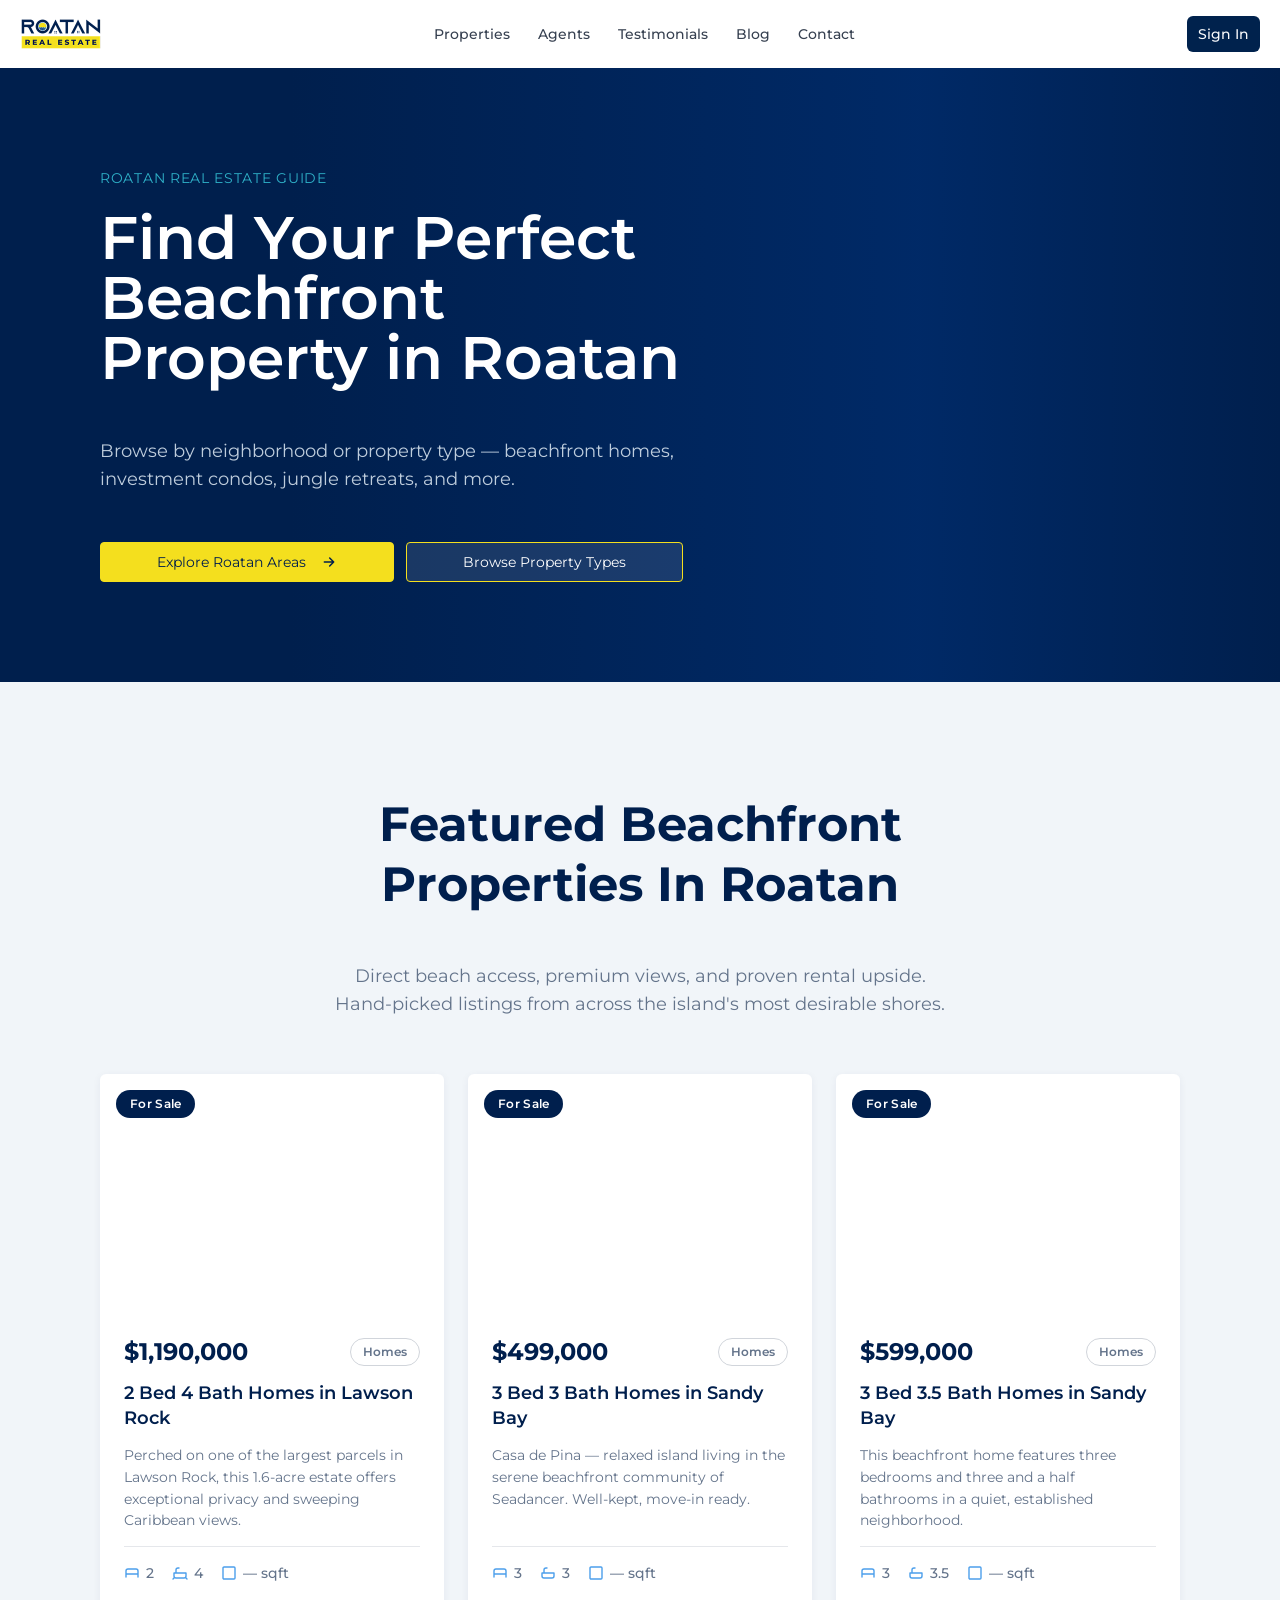
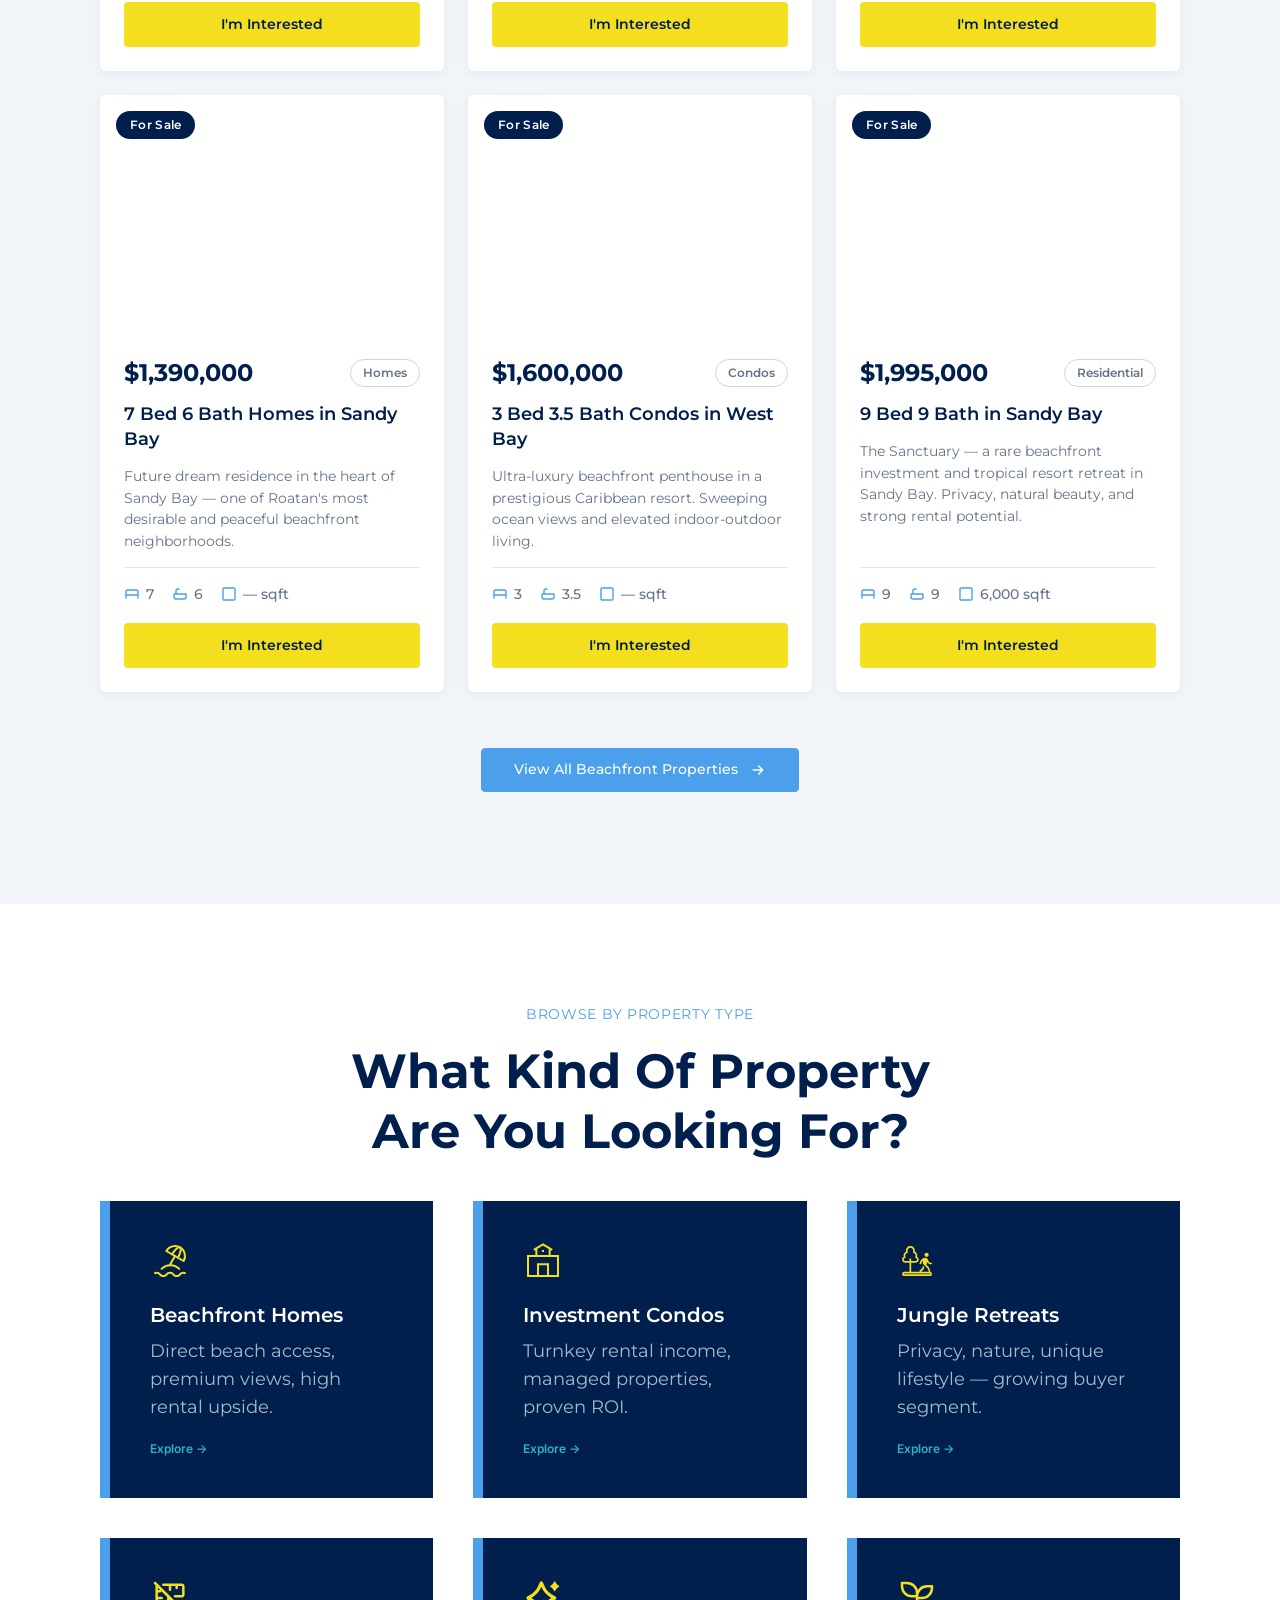
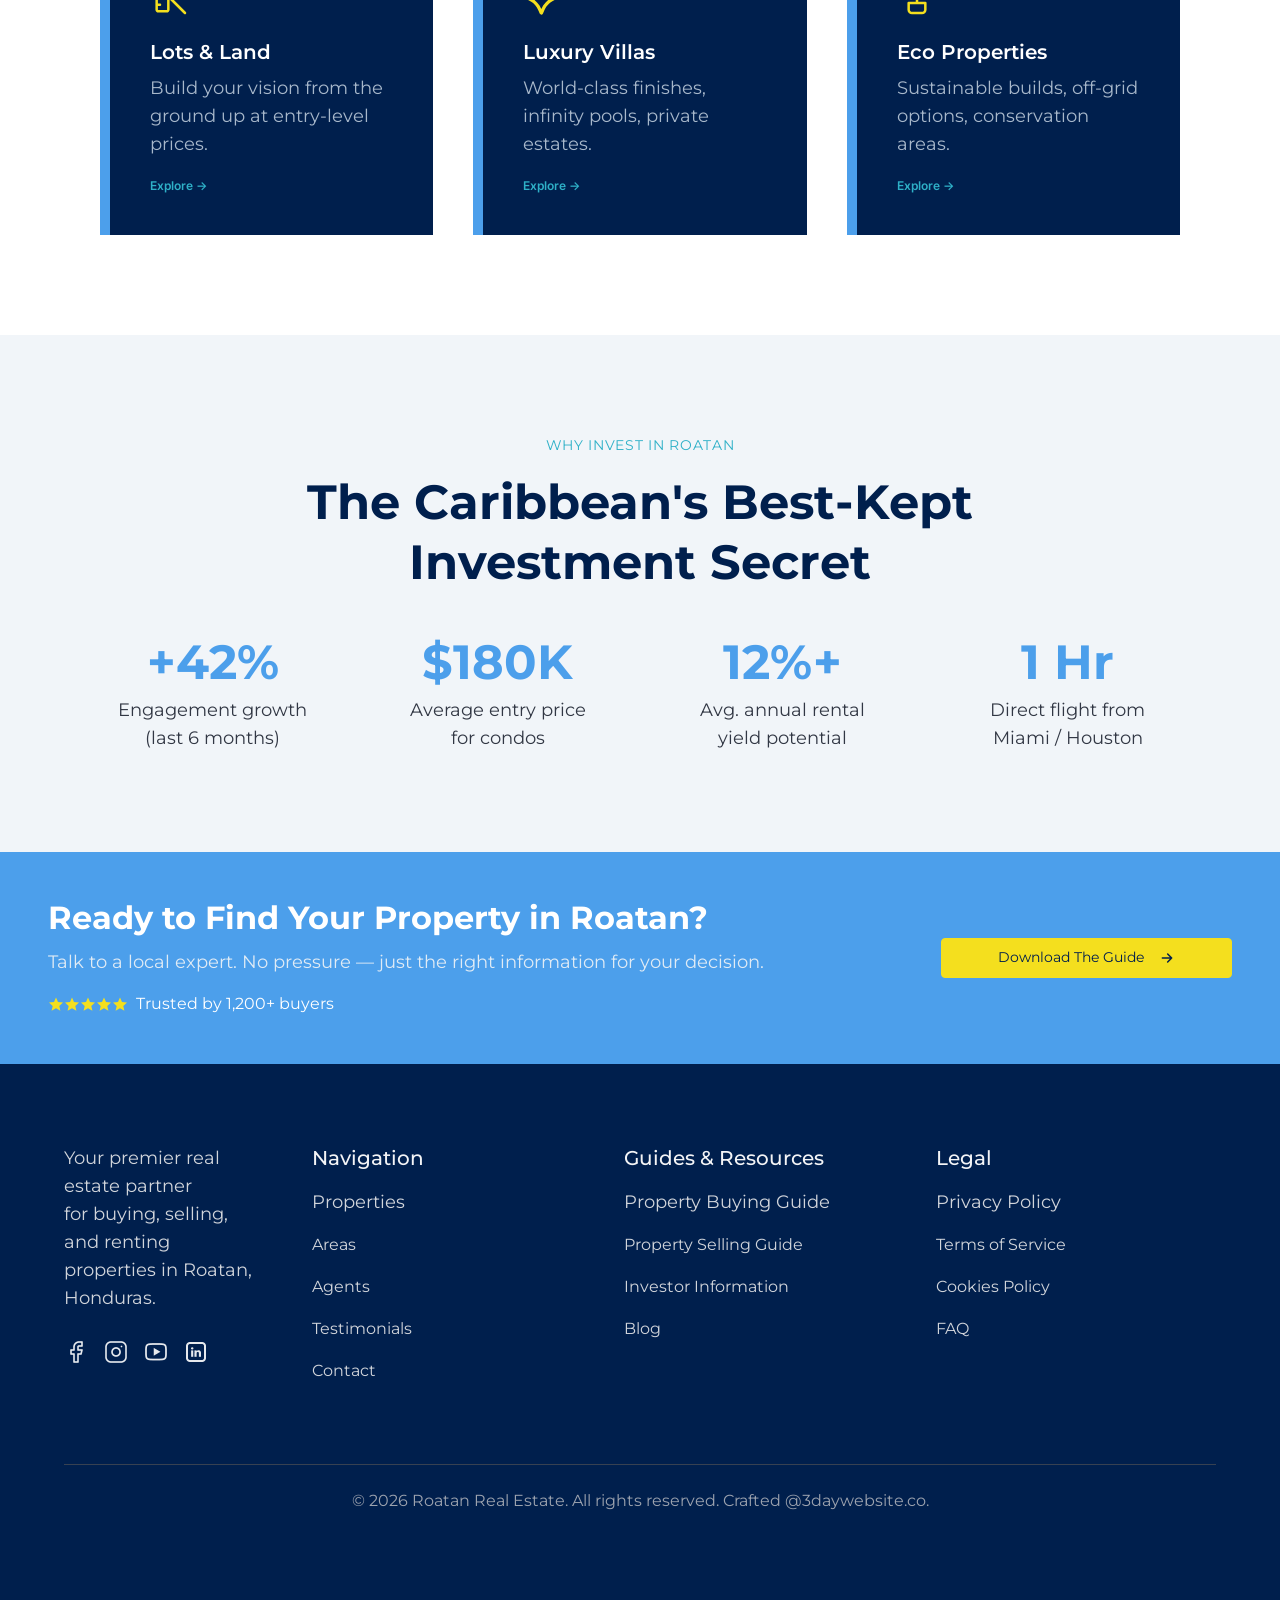
==== commit e2acf8ef: "Match navbar and footer to live roatanrealestate.com site - Reviews -> Testimonials (navbar, mobile " ====
--- a/index.html
+++ b/index.html
@@ -5,6 +5,24 @@
 <meta name="viewport" content="width=device-width, initial-scale=1.0" />
 <title>Roatan Real Estate — Find Your Perfect Beachfront Property</title>
 <meta name="description" content="Browse beachfront homes, investment condos, jungle retreats, and luxury villas in Roatan, Honduras." />
+
+<!-- Favicon -->
+<link rel="icon" type="image/png" href="assets/logo/logo.png" />
+<link rel="apple-touch-icon" href="assets/logo/logo.png" />
+
+<!-- Open Graph (Facebook/iMessage/Slack previews) -->
+<meta property="og:type" content="website" />
+<meta property="og:title" content="Roatan Real Estate — Find Your Perfect Beachfront Property" />
+<meta property="og:description" content="Browse beachfront homes, investment condos, jungle retreats, and luxury villas in Roatan, Honduras." />
+<meta property="og:image" content="https://vinobrandhorse.github.io/roatan-property-landingpage/assets/hero/hero.png" />
+<meta property="og:url" content="https://vinobrandhorse.github.io/roatan-property-landingpage/" />
+
+<!-- Twitter Card -->
+<meta name="twitter:card" content="summary_large_image" />
+<meta name="twitter:title" content="Roatan Real Estate — Find Your Perfect Beachfront Property" />
+<meta name="twitter:description" content="Browse beachfront homes, investment condos, jungle retreats, and luxury villas in Roatan, Honduras." />
+<meta name="twitter:image" content="https://vinobrandhorse.github.io/roatan-property-landingpage/assets/hero/hero.png" />
+
 <link rel="preconnect" href="https://fonts.googleapis.com" />
 <link rel="preconnect" href="https://fonts.gstatic.com" crossorigin />
 <link href="https://fonts.googleapis.com/css2?family=Inter:wght@600&family=Montserrat:wght@400;500;600;700&display=swap" rel="stylesheet" />
@@ -21,7 +39,7 @@
     <nav class="navbar__nav">
       <a href="https://roatanrealestate.com/properties">Properties</a>
       <a href="https://roatanrealestate.com/agents">Agents</a>
-      <a href="https://roatanrealestate.com/reviews">Reviews</a>
+      <a href="https://roatanrealestate.com/testimonials">Testimonials</a>
       <a href="https://roatanrealestate.com/blog">Blog</a>
       <a href="https://roatanrealestate.com/contact">Contact</a>
     </nav>
@@ -44,9 +62,8 @@
   </div>
   <nav class="mobile-menu__nav">
     <a href="https://roatanrealestate.com/properties">Properties</a>
-    <a href="https://roatanrealestate.com/areas">Areas</a>
     <a href="https://roatanrealestate.com/agents">Agents</a>
-    <a href="https://roatanrealestate.com/reviews">Reviews</a>
+    <a href="https://roatanrealestate.com/testimonials">Testimonials</a>
     <a href="https://roatanrealestate.com/blog">Blog</a>
     <a href="https://roatanrealestate.com/contact">Contact</a>
   </nav>
@@ -362,7 +379,7 @@
           <a href="https://roatanrealestate.com/properties">Properties</a>
           <a href="https://roatanrealestate.com/areas">Areas</a>
           <a href="https://roatanrealestate.com/agents">Agents</a>
-          <a href="https://roatanrealestate.com/reviews">Reviews</a>
+          <a href="https://roatanrealestate.com/testimonials">Testimonials</a>
           <a href="https://roatanrealestate.com/contact">Contact</a>
         </div>
         <div class="footer__col">
@@ -383,7 +400,7 @@
     </div>
 
     <div class="footer__bottom">
-      <p>© 2026 Roatan Real Estate. All rights reserved. Designed @brandhorse.</p>
+      <p>© 2026 Roatan Real Estate. All rights reserved. Crafted <a href="https://3daywebsite.co" target="_blank" rel="noopener">@3daywebsite.co</a>.</p>
     </div>
   </div>
 </footer>
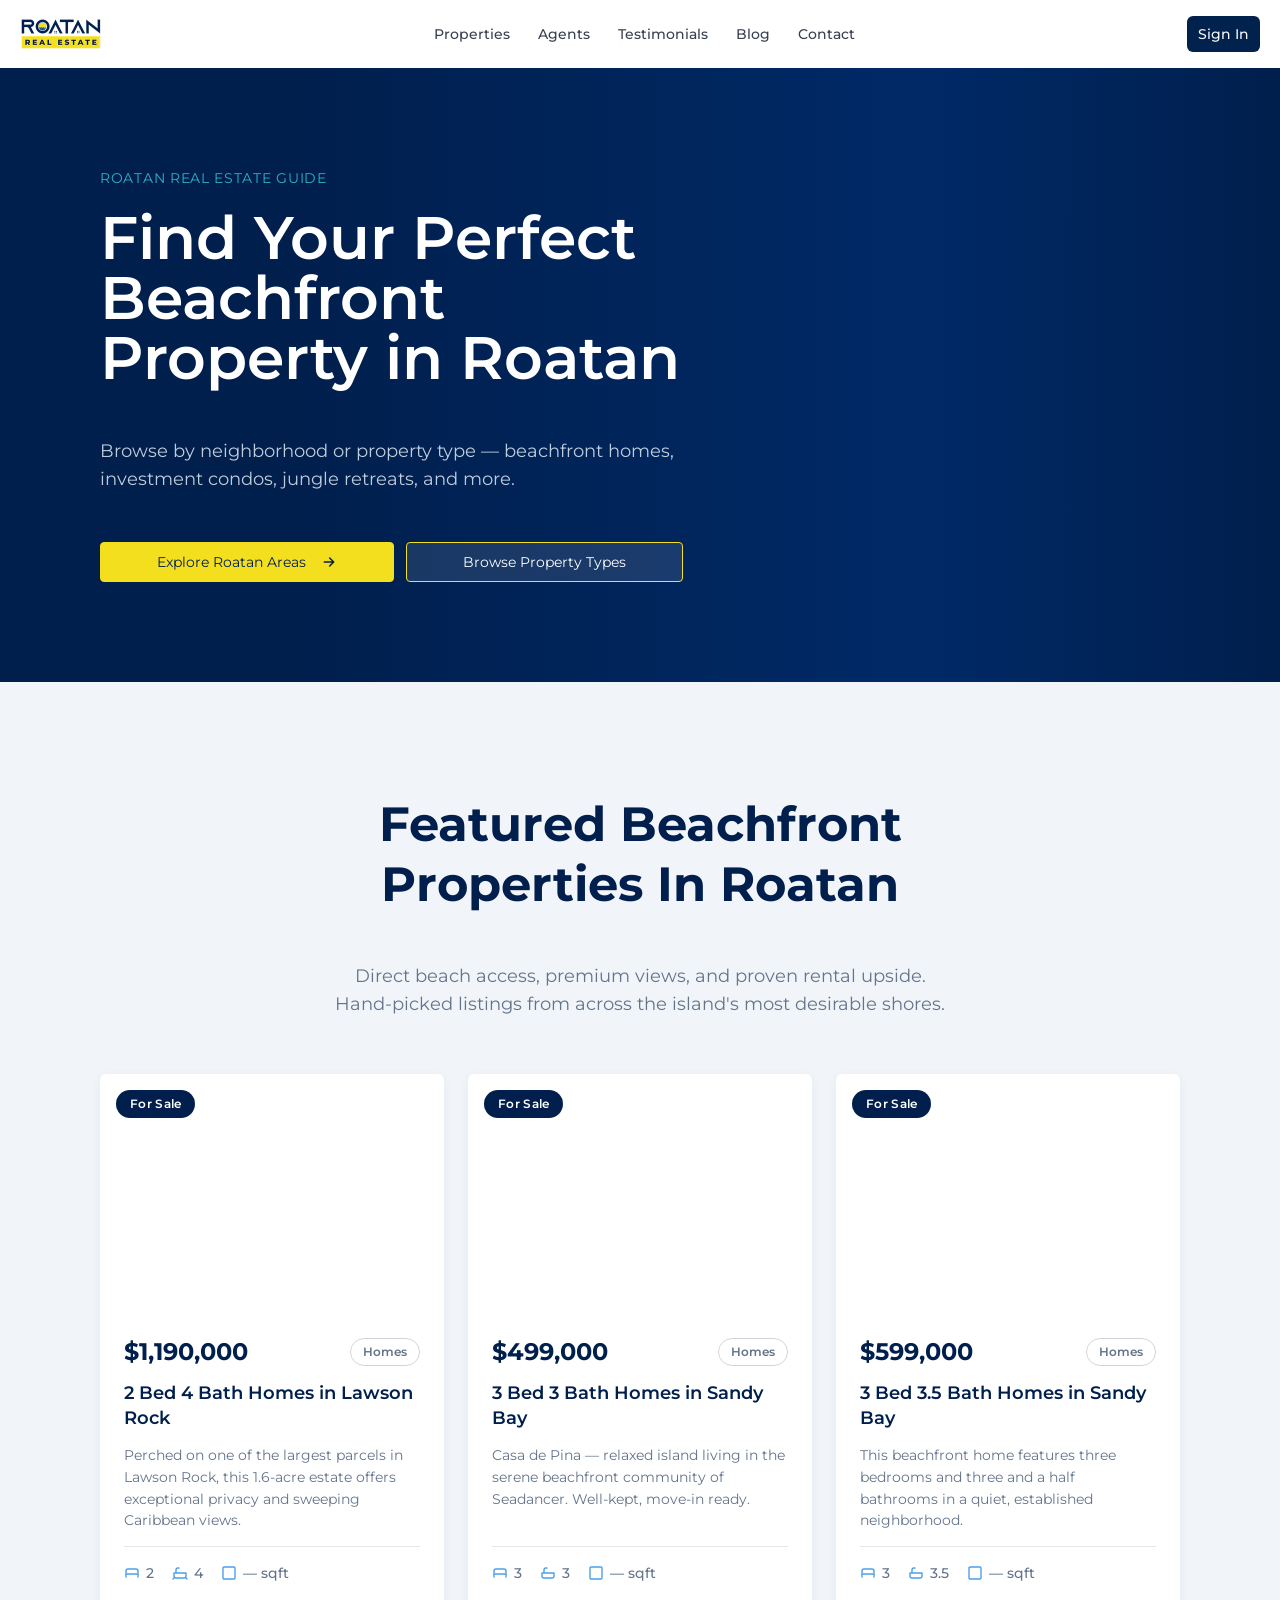
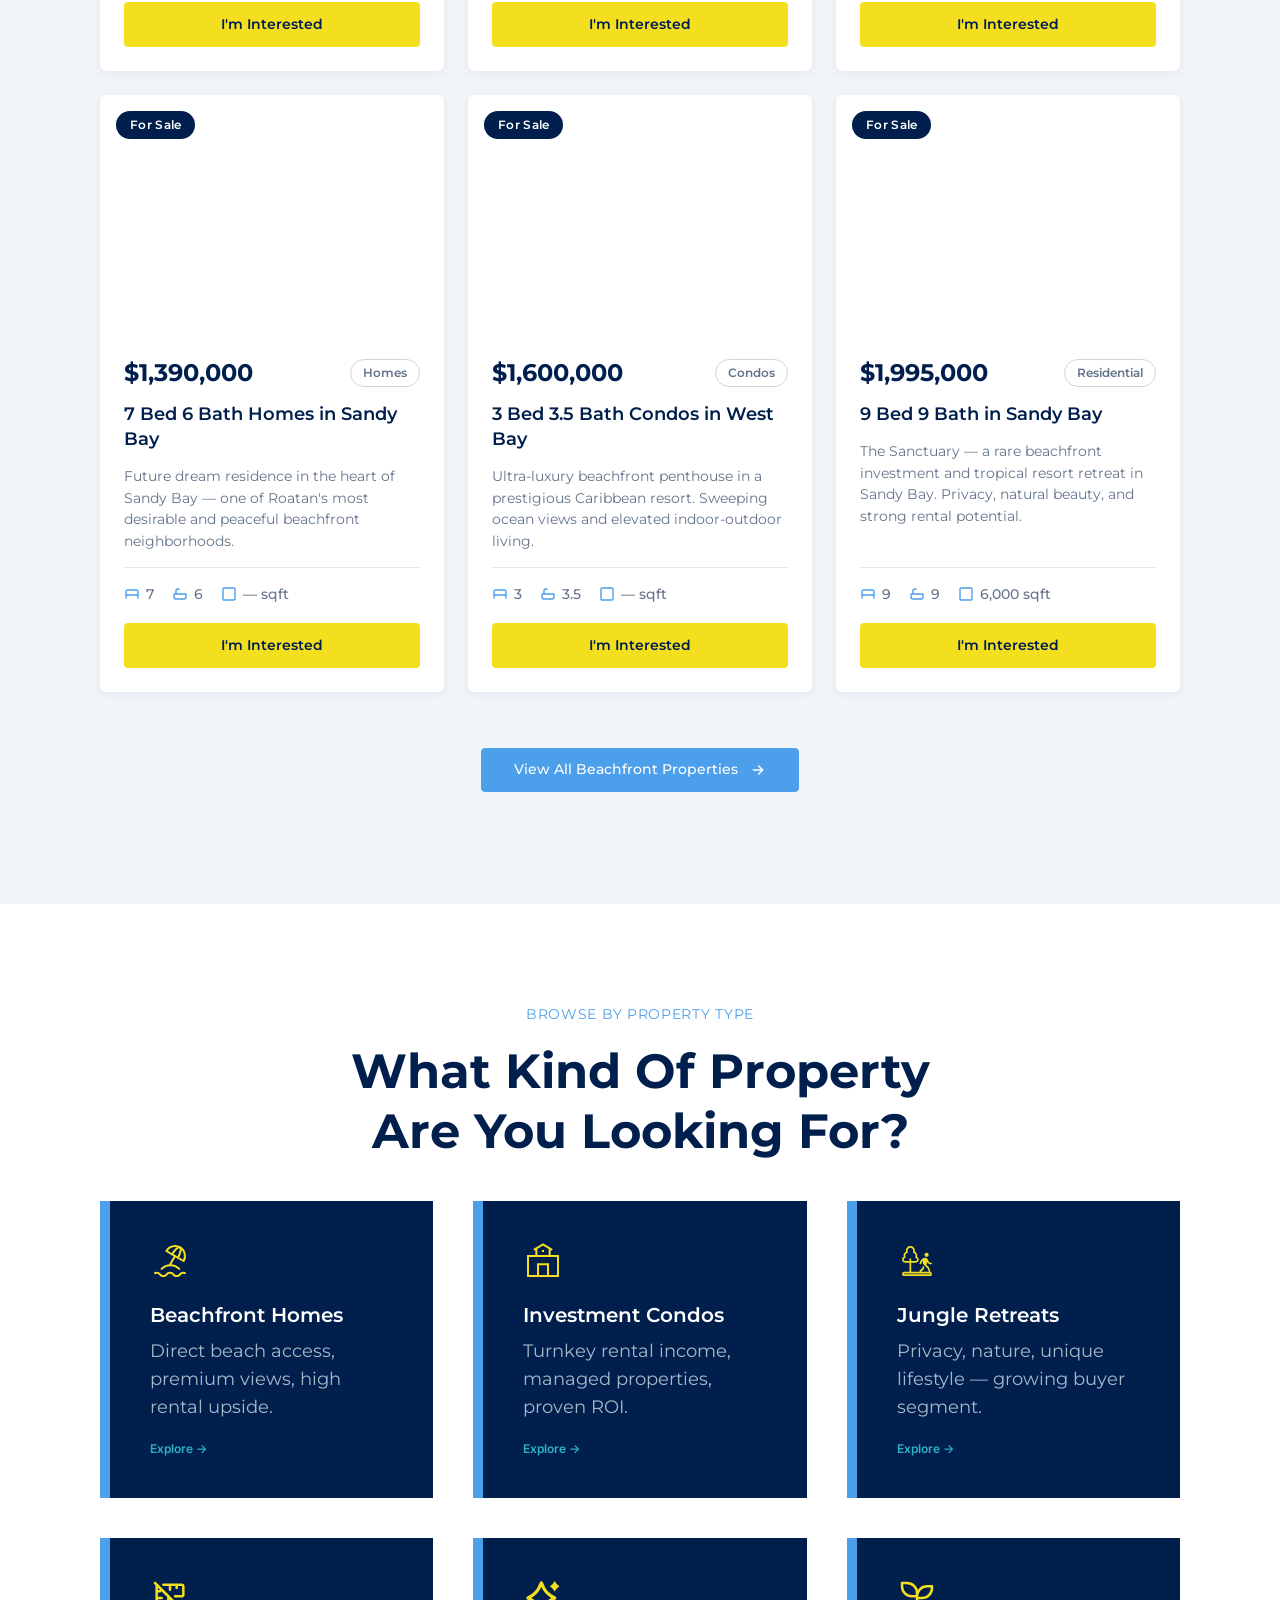
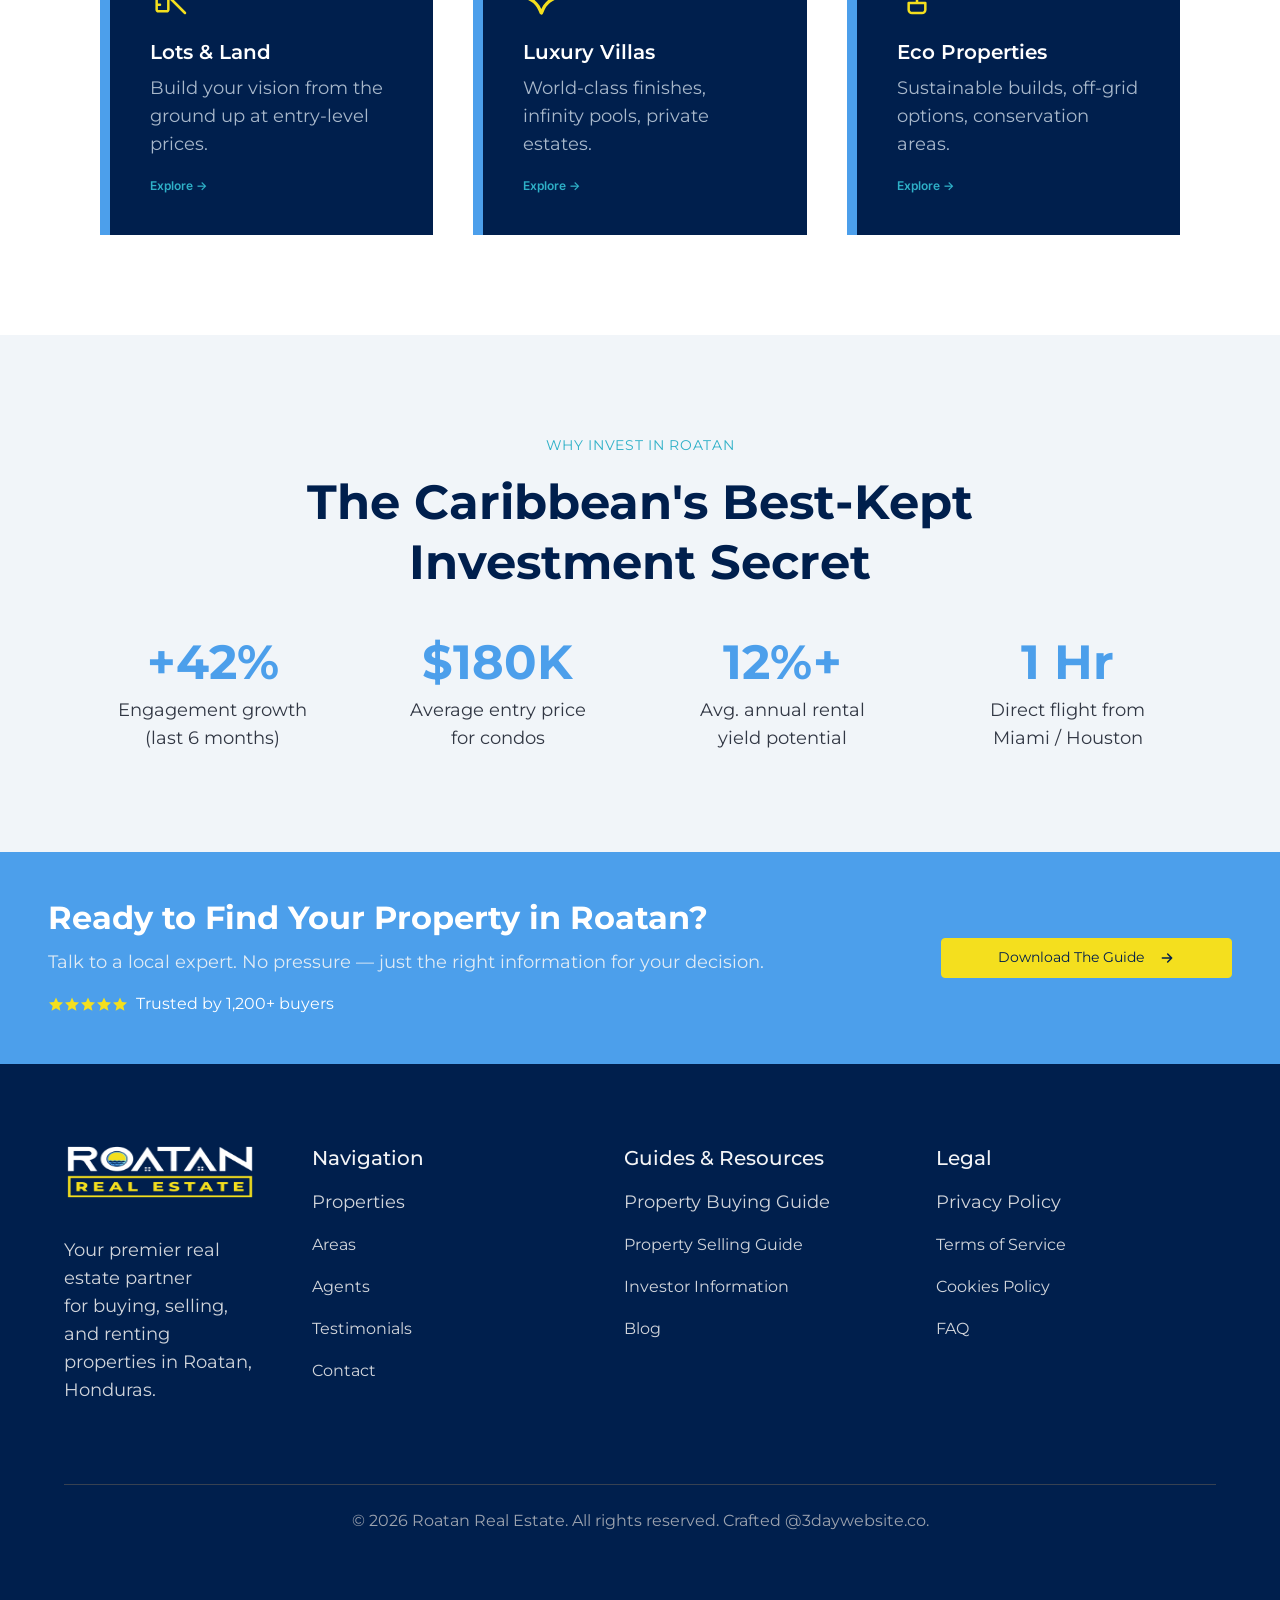
==== commit 538779ee: "Add logo to footer, remove social icons to match live site" ====
--- a/index.html
+++ b/index.html
@@ -364,13 +364,8 @@
   <div class="footer__inner">
     <div class="footer__top">
       <div class="footer__brand">
+        <img class="footer__logo" src="assets/logo/logo-light.png" alt="Roatan Real Estate" />
         <p>Your premier real estate partner<br/>for buying, selling, and renting<br/>properties in Roatan, Honduras.</p>
-        <div class="footer__socials">
-          <a href="https://www.facebook.com/roatanrealestate" target="_blank" rel="noopener" aria-label="Facebook"><img src="assets/icons/social/facebook.png" alt=""/></a>
-          <a href="https://www.instagram.com/roatanrealestate" target="_blank" rel="noopener" aria-label="Instagram"><img src="assets/icons/social/instagram.png" alt=""/></a>
-          <a href="https://www.youtube.com/@roatanrealestate" target="_blank" rel="noopener" aria-label="YouTube"><img src="assets/icons/social/youtube.png" alt=""/></a>
-          <a href="https://www.linkedin.com/company/roatan-real-estate" target="_blank" rel="noopener" aria-label="LinkedIn"><img src="assets/icons/social/linkedin.png" alt=""/></a>
-        </div>
       </div>
 
       <div class="footer__cols">
--- a/styles.css
+++ b/styles.css
@@ -730,9 +730,9 @@
   gap: 28px;
 }
 .footer__logo {
-  height: 40px;
+  height: 56px;
   width: auto;
-  filter: brightness(0) invert(1);
+  margin-bottom: 8px;
 }
 .footer__brand p {
   font-family: 'Montserrat', sans-serif;
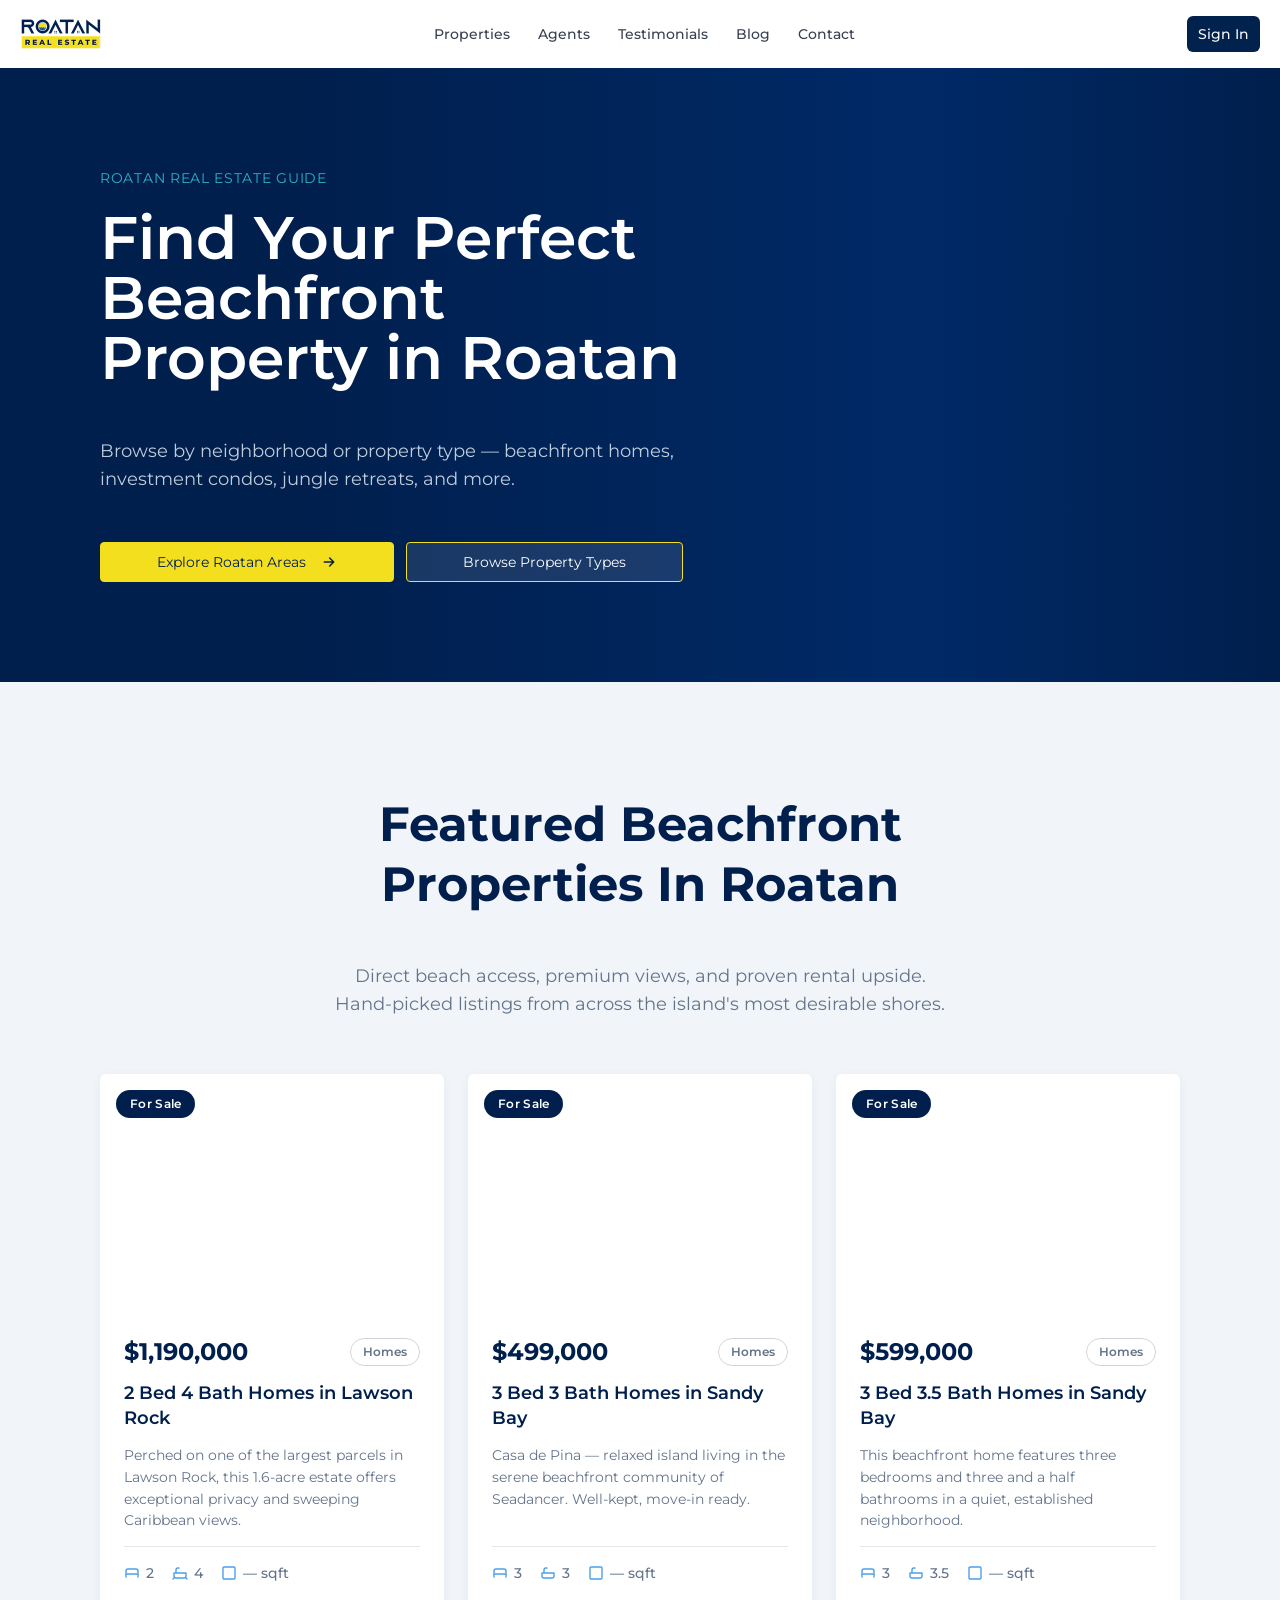
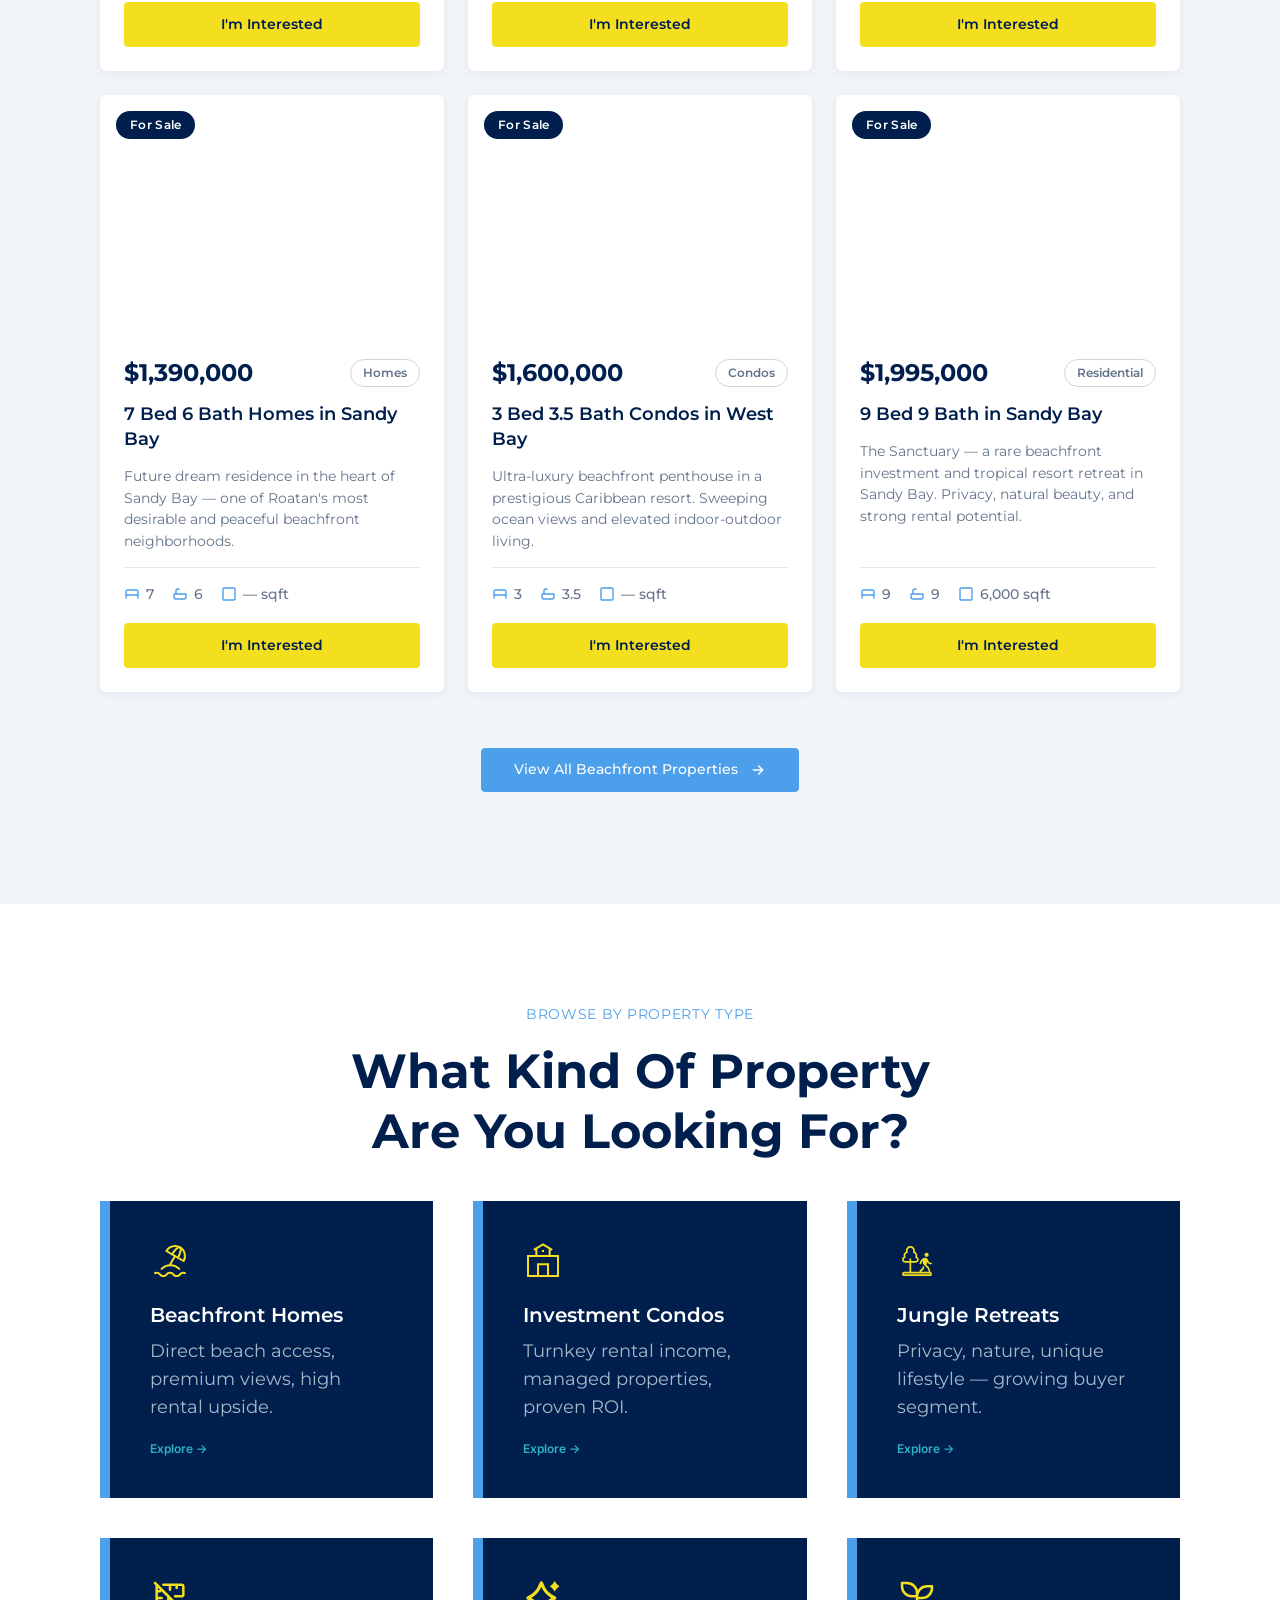
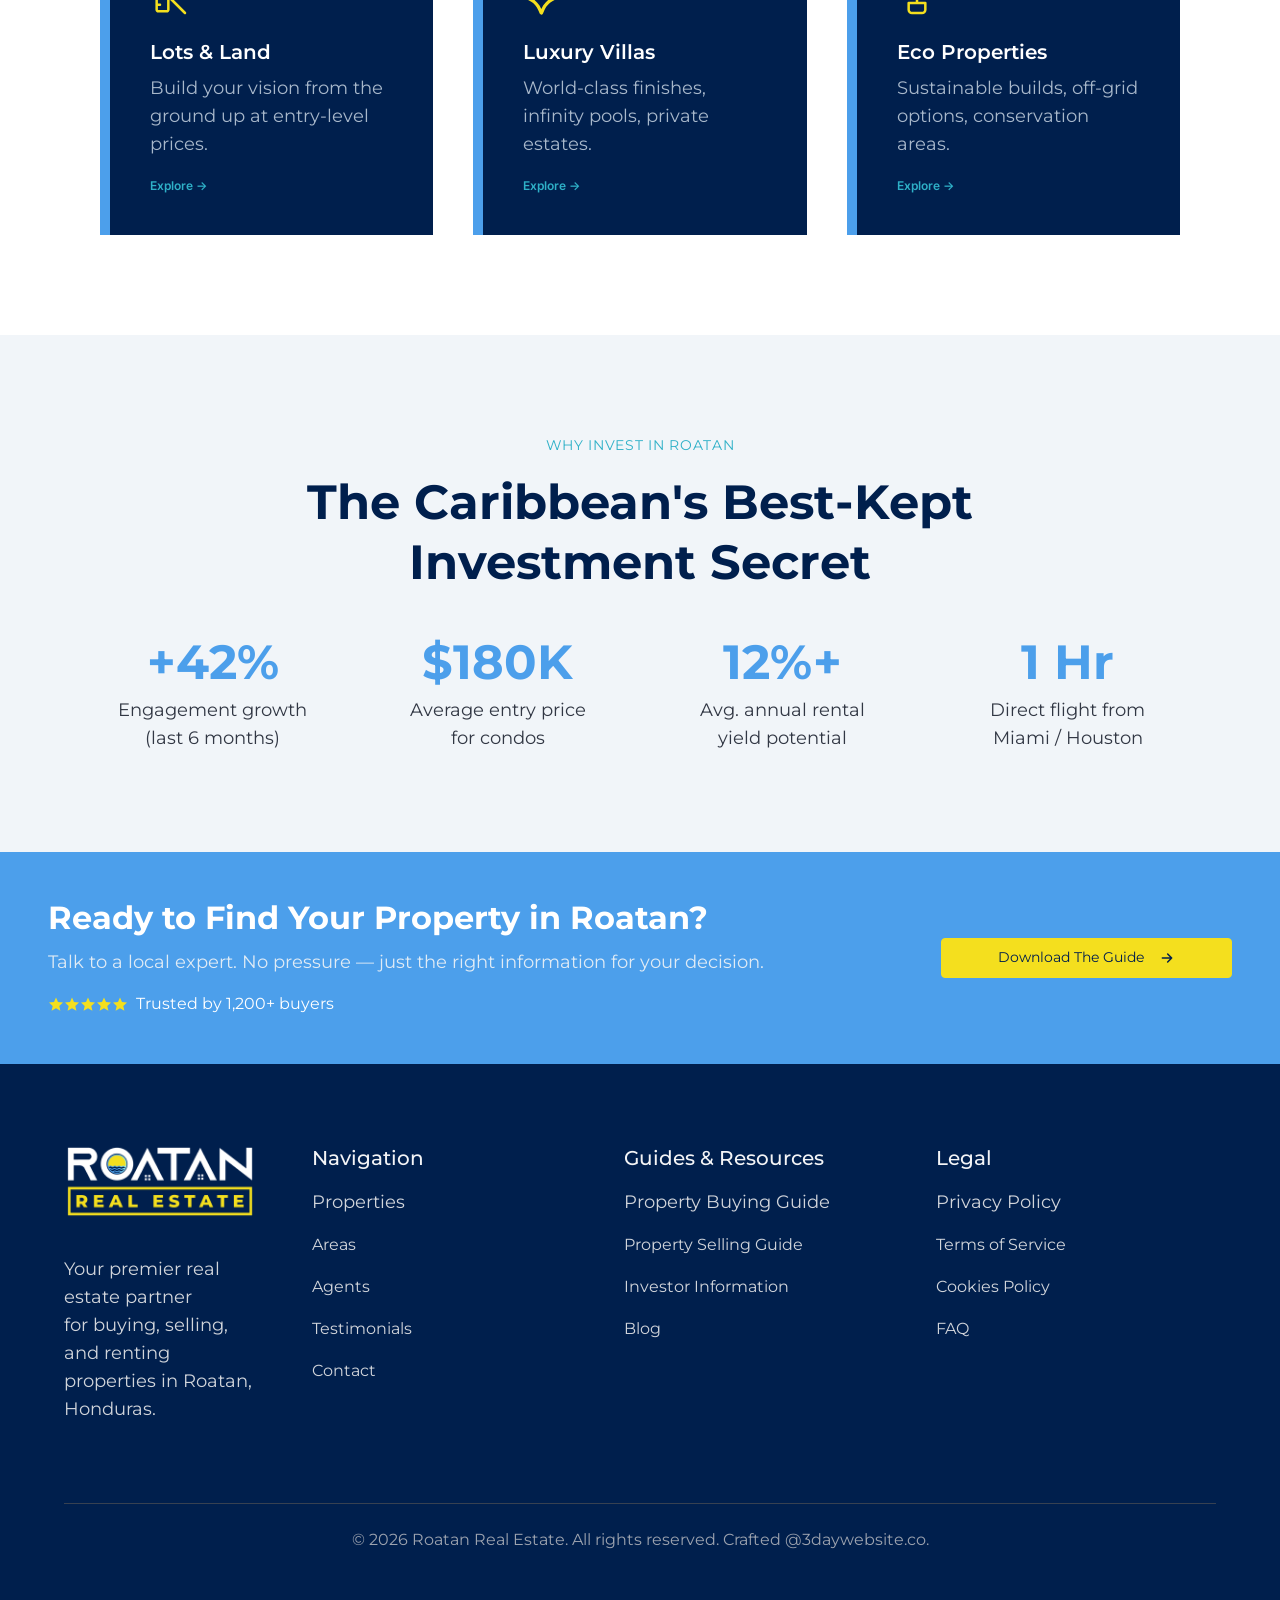
==== commit 3ccda8ef: "Fix footer URLs to match live site (Guides + Legal)" ====
--- a/index.html
+++ b/index.html
@@ -379,16 +379,16 @@
         </div>
         <div class="footer__col">
           <h4>Guides &amp; Resources</h4>
-          <a href="https://roatanrealestate.com/guide">Property Buying Guide</a>
-          <a href="https://roatanrealestate.com/guide">Property Selling Guide</a>
-          <a href="https://roatanrealestate.com/guide">Investor Information</a>
+          <a href="https://roatanrealestate.com/buying-guide">Property Buying Guide</a>
+          <a href="https://roatanrealestate.com/selling-guide">Property Selling Guide</a>
+          <a href="https://roatanrealestate.com/investor-information">Investor Information</a>
           <a href="https://roatanrealestate.com/blog">Blog</a>
         </div>
         <div class="footer__col">
           <h4>Legal</h4>
-          <a href="https://roatanrealestate.com/privacy">Privacy Policy</a>
-          <a href="https://roatanrealestate.com/terms">Terms of Service</a>
-          <a href="https://roatanrealestate.com/cookies">Cookies Policy</a>
+          <a href="https://roatanrealestate.com/privacy-policy">Privacy Policy</a>
+          <a href="https://roatanrealestate.com/terms-of-service">Terms of Service</a>
+          <a href="https://roatanrealestate.com/cookies-policy">Cookies Policy</a>
           <a href="https://roatanrealestate.com/faq">FAQ</a>
         </div>
       </div>
--- a/styles.css
+++ b/styles.css
@@ -730,8 +730,9 @@
   gap: 28px;
 }
 .footer__logo {
-  height: 56px;
-  width: auto;
+  width: 100%;
+  max-width: 200px;
+  height: auto;
   margin-bottom: 8px;
 }
 .footer__brand p {
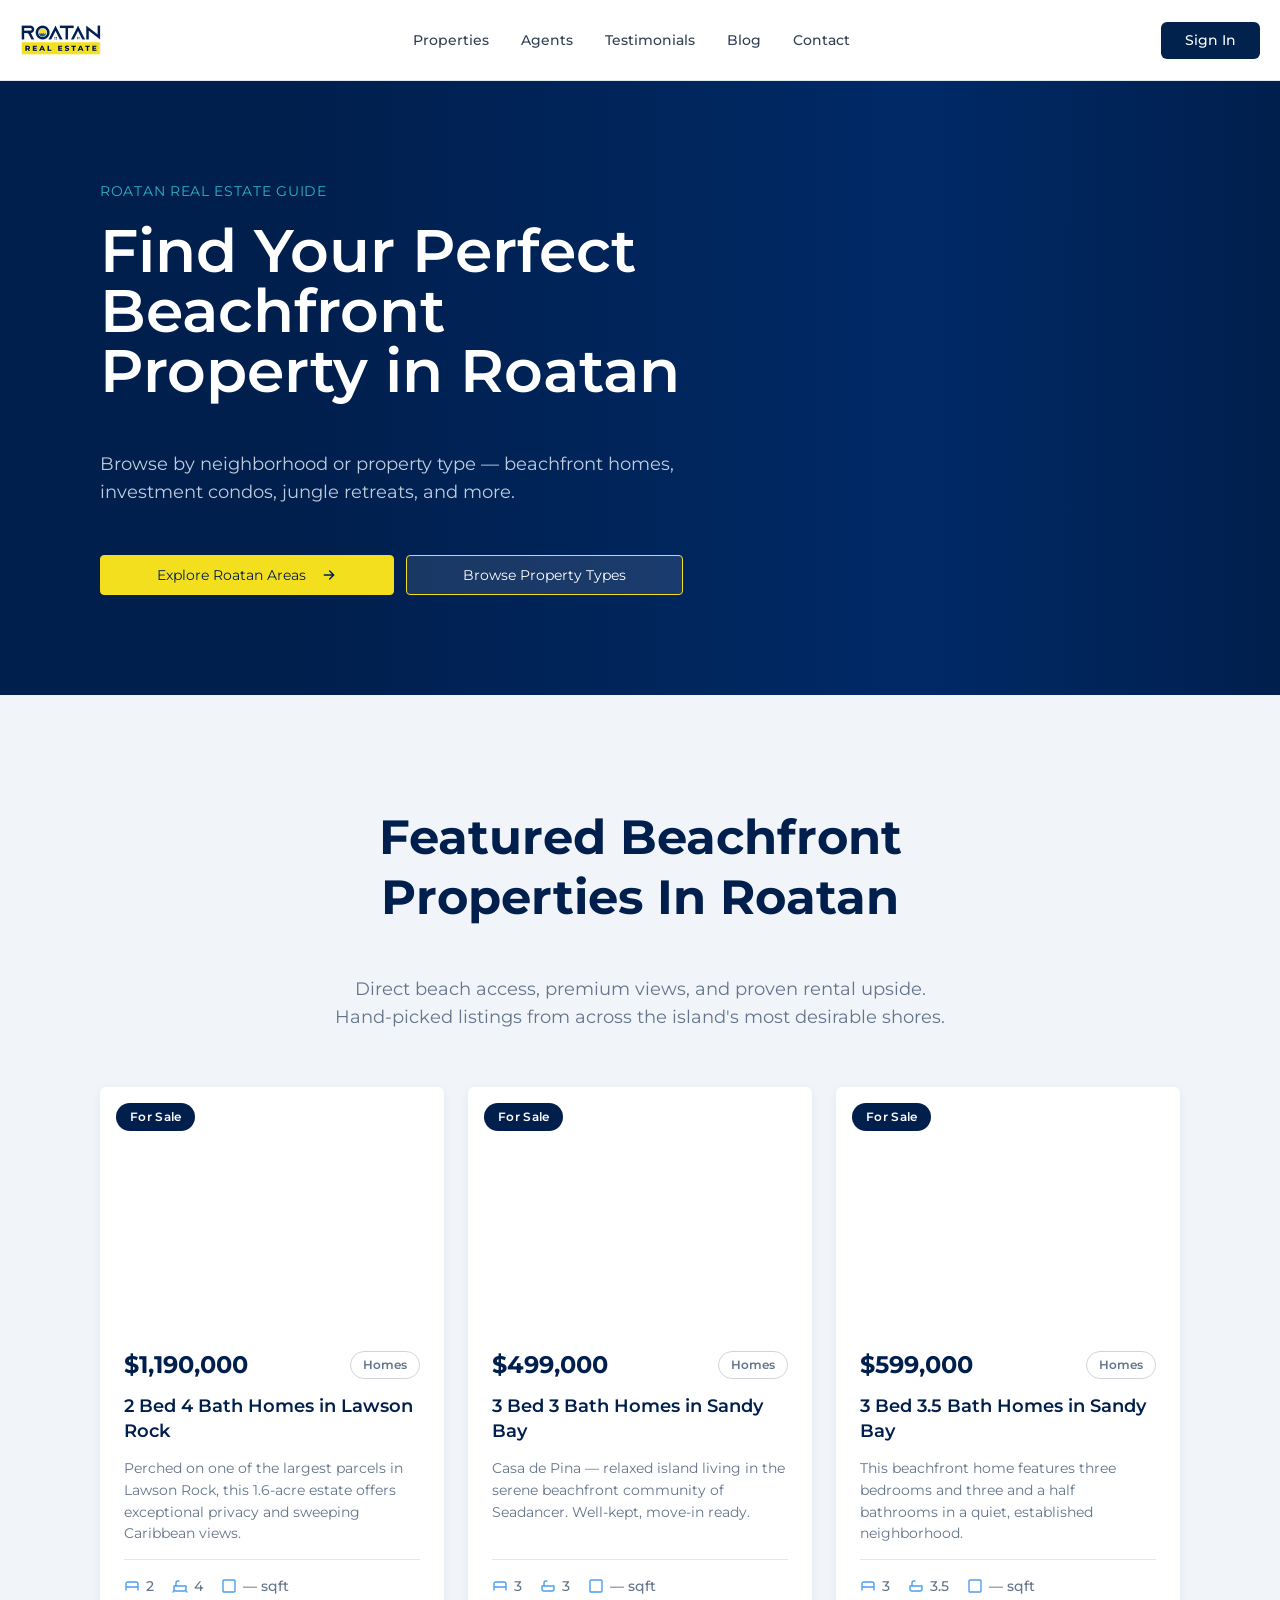
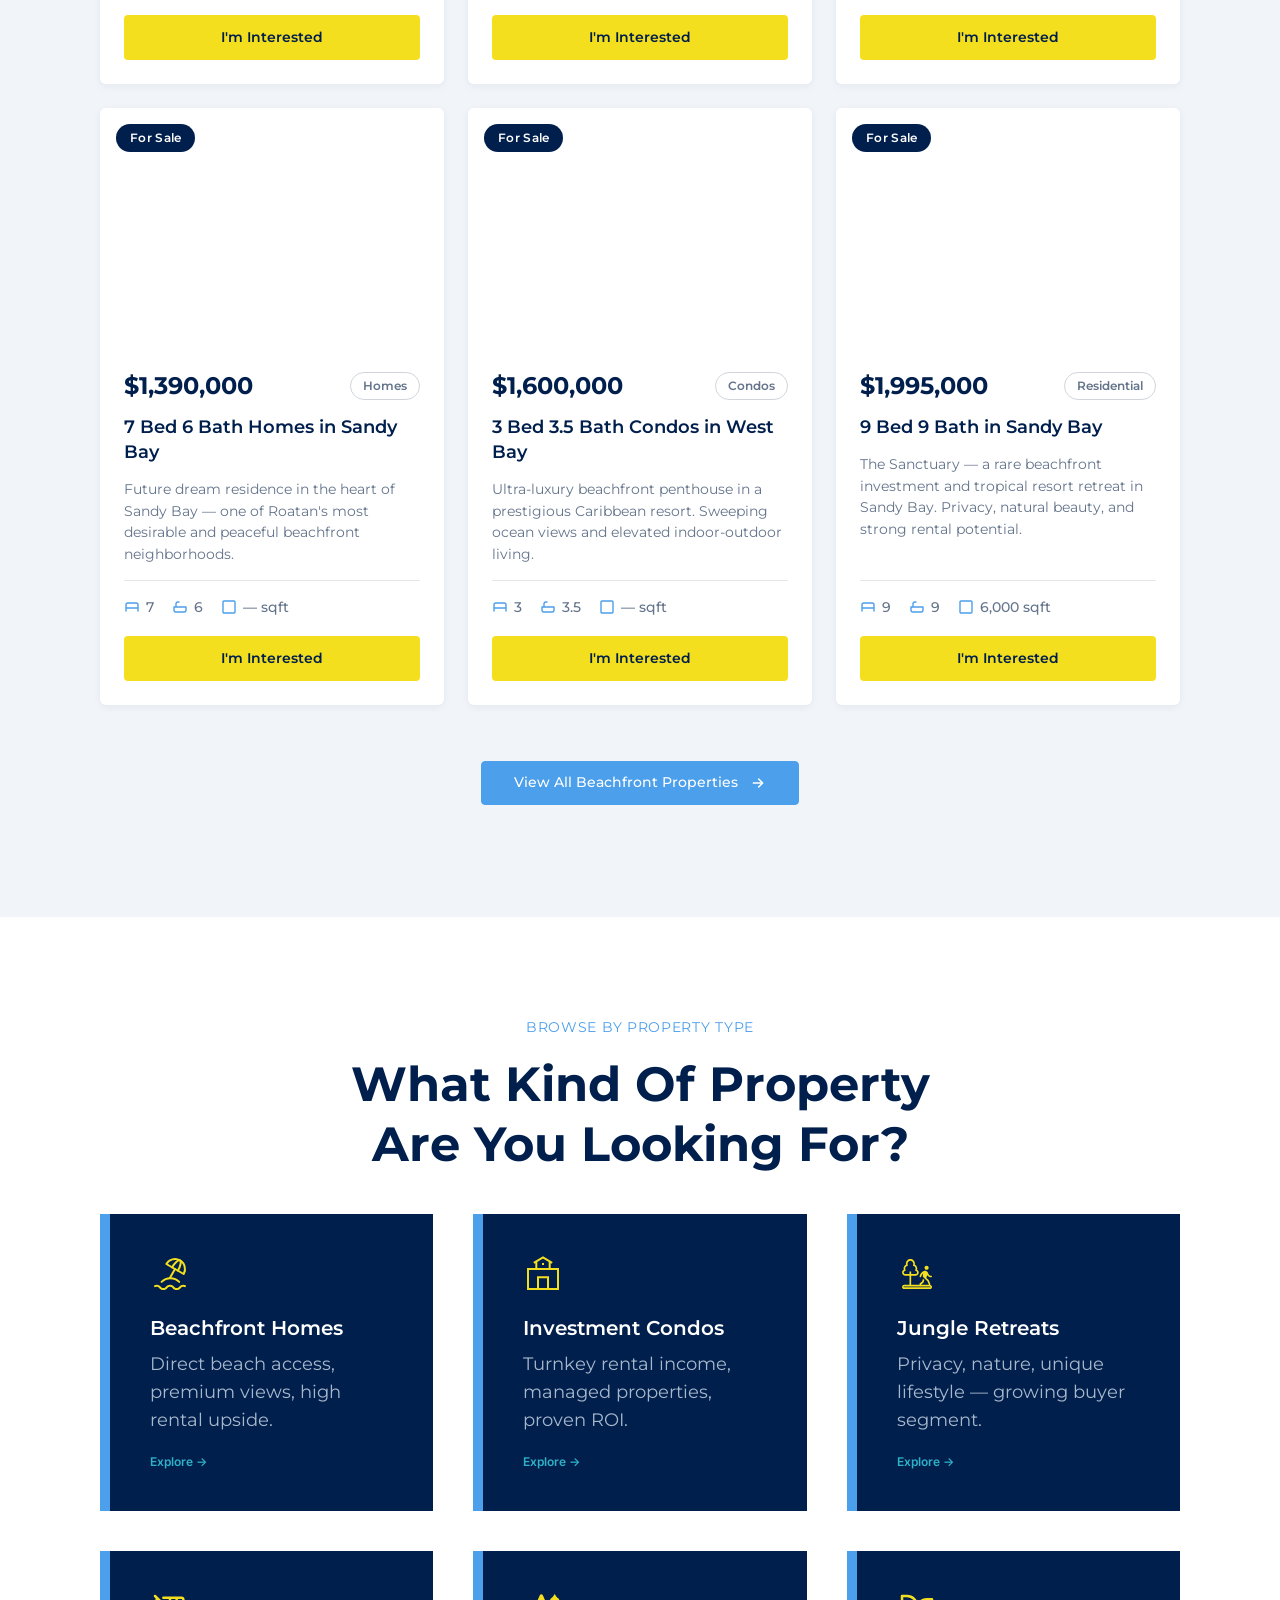
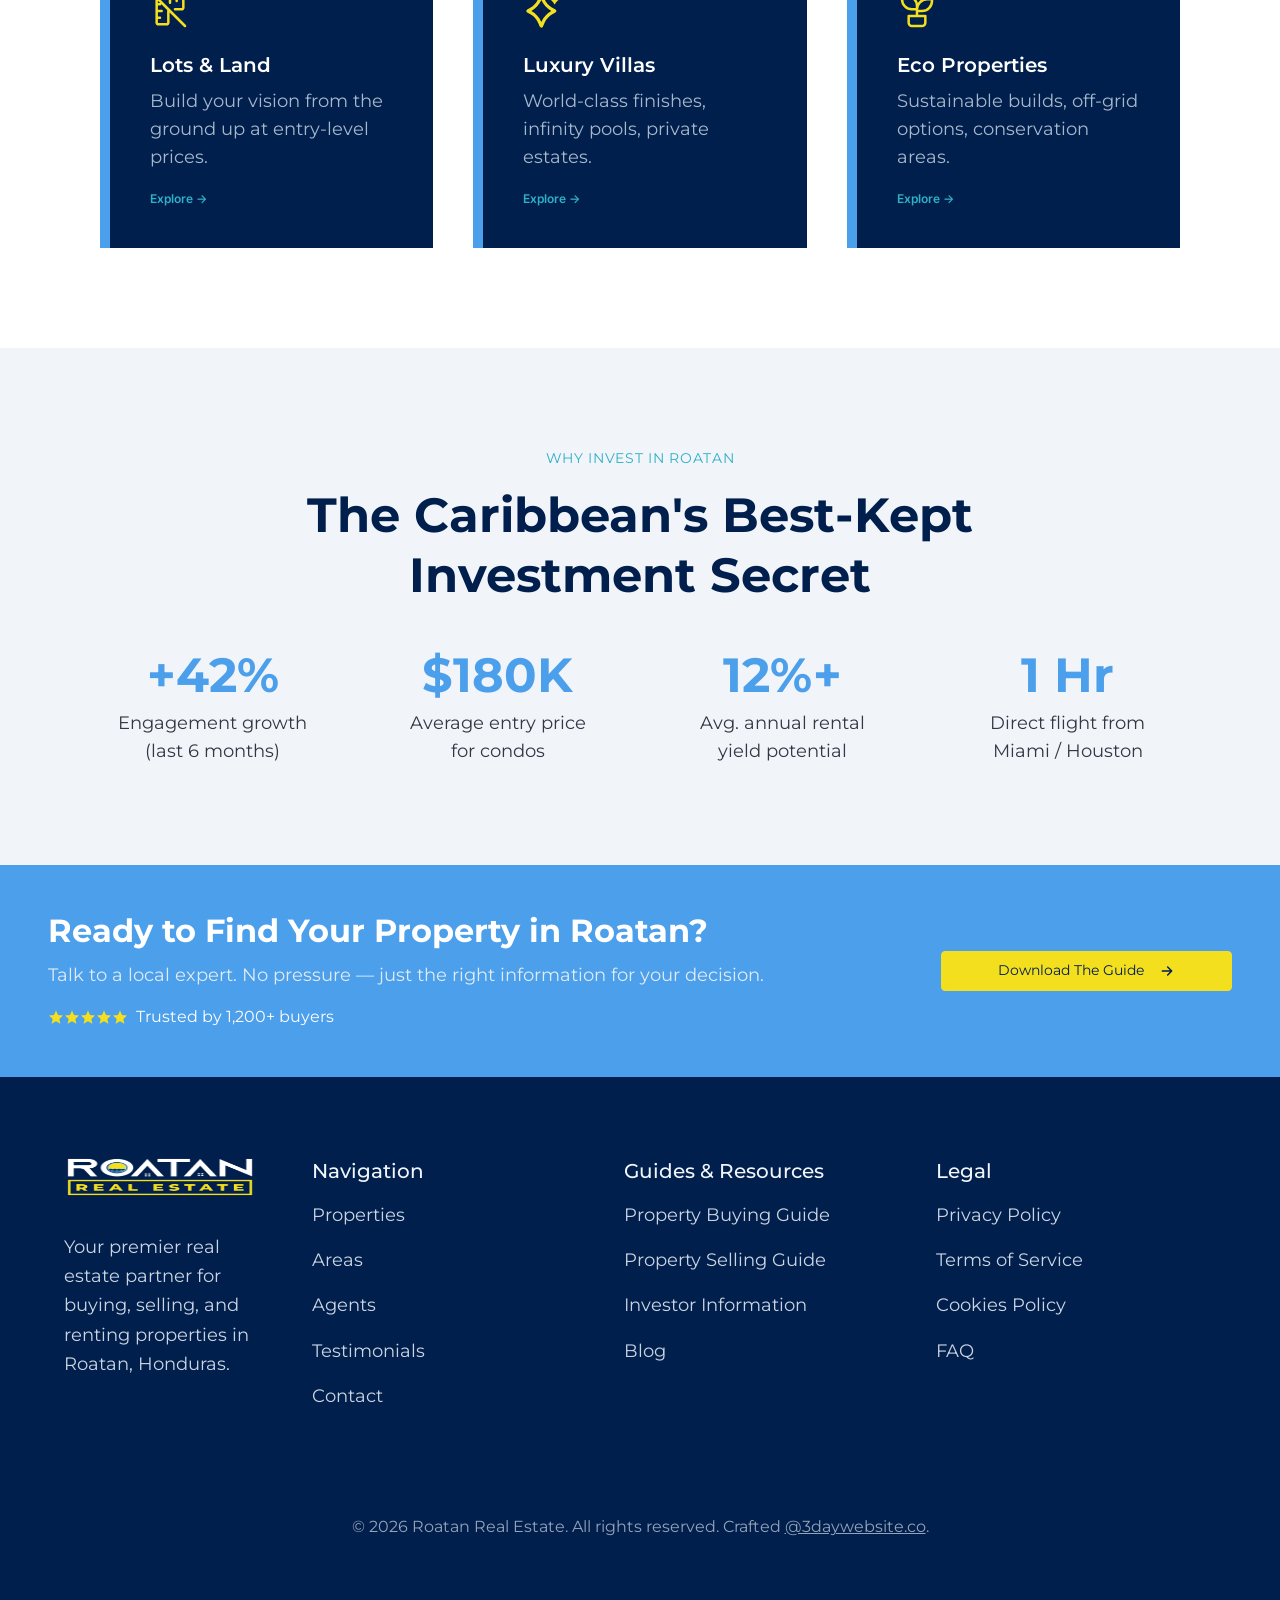
==== commit 7d08b188: "Fix mobile footer: natural text wrap and constrained logo size" ====
--- a/index.html
+++ b/index.html
@@ -365,7 +365,7 @@
     <div class="footer__top">
       <div class="footer__brand">
         <img class="footer__logo" src="assets/logo/logo-light.png" alt="Roatan Real Estate" />
-        <p>Your premier real estate partner<br/>for buying, selling, and renting<br/>properties in Roatan, Honduras.</p>
+        <p>Your premier real estate partner for buying, selling, and renting properties in Roatan, Honduras.</p>
       </div>
 
       <div class="footer__cols">
--- a/styles.css
+++ b/styles.css
@@ -42,12 +42,18 @@
    ========================================================= */
 .navbar {
   width: 100%;
-  height: 68px;
-  background: var(--white);
-  display: flex;
-  align-items: center;
-  justify-content: center;
-  padding: 10px;
+  height: 81px;
+  background: rgba(255, 255, 255, 0.95);
+  backdrop-filter: saturate(180%) blur(10px);
+  -webkit-backdrop-filter: saturate(180%) blur(10px);
+  border-bottom: 1px solid rgb(226, 232, 240);
+  position: sticky;
+  top: 0;
+  z-index: 50;
+  display: flex;
+  align-items: center;
+  justify-content: center;
+  padding: 0;
 }
 .navbar__inner {
   display: flex;
@@ -62,10 +68,10 @@
 .navbar__nav {
   display: flex;
   align-items: center;
-  gap: 28px;
+  gap: 32px;
   font-size: 14px;
   font-weight: 500;
-  color: #374151;
+  color: rgb(51, 65, 85);
   line-height: 20px;
 }
 .navbar__nav a { transition: color .15s; }
@@ -76,11 +82,10 @@
   align-items: center;
   justify-content: center;
   background: var(--signin-bg);
-  color: #f8fafc;
+  color: var(--white);
   font-size: 14px;
   font-weight: 500;
-  width: 73.44px;
-  height: 36px;
+  padding: 8px 24px;
   border-radius: 6px;
   transition: opacity .15s;
 }
@@ -730,17 +735,16 @@
   gap: 28px;
 }
 .footer__logo {
-  width: 100%;
-  max-width: 200px;
-  height: auto;
+  height: 40px;
+  width: auto;
   margin-bottom: 8px;
 }
 .footer__brand p {
   font-family: 'Montserrat', sans-serif;
   font-weight: 400;
   font-size: 18px;
-  line-height: 28px;
-  color: var(--gray-300);
+  line-height: 29.25px;
+  color: rgb(203, 213, 225);
 }
 .footer__socials {
   display: flex;
@@ -779,25 +783,19 @@
   font-weight: 500;
   font-size: 20px;
   line-height: 28px;
-  color: var(--gray-100);
-}
-.footer__col a:first-of-type {
+  color: rgb(241, 245, 249);
+}
+.footer__col a {
+  font-family: 'Montserrat', sans-serif;
+  font-weight: 400;
   font-size: 18px;
-  line-height: 28px;
-  color: var(--gray-300);
-}
-.footer__col a {
-  font-family: 'Montserrat', sans-serif;
-  font-weight: 400;
-  font-size: 16px;
-  line-height: 26px;
-  color: var(--gray-300);
+  line-height: 29.25px;
+  color: rgb(203, 213, 225);
   transition: color .15s;
 }
 .footer__col a:hover { color: var(--white); }
 
 .footer__bottom {
-  border-top: 1px solid var(--gray-700);
   padding: 24px 0;
   text-align: center;
 }
@@ -806,8 +804,13 @@
   font-weight: 400;
   font-size: 16px;
   line-height: 1.5;
-  color: var(--gray-400);
-}
+  color: rgb(148, 163, 184);
+}
+.footer__bottom p a {
+  color: inherit;
+  text-decoration: underline;
+}
+.footer__bottom p a:hover { color: var(--white); }
 
 /* =========================================================
    RESPONSIVE
@@ -953,7 +956,7 @@
     gap: 32px;
   }
   .footer__brand p { font-size: 15px; line-height: 1.6; }
-  .footer__brand p br { display: none; }
+  .footer__logo { height: 36px; max-width: 120px; }
   .footer__cols {
     width: 100%;
     flex-direction: column;
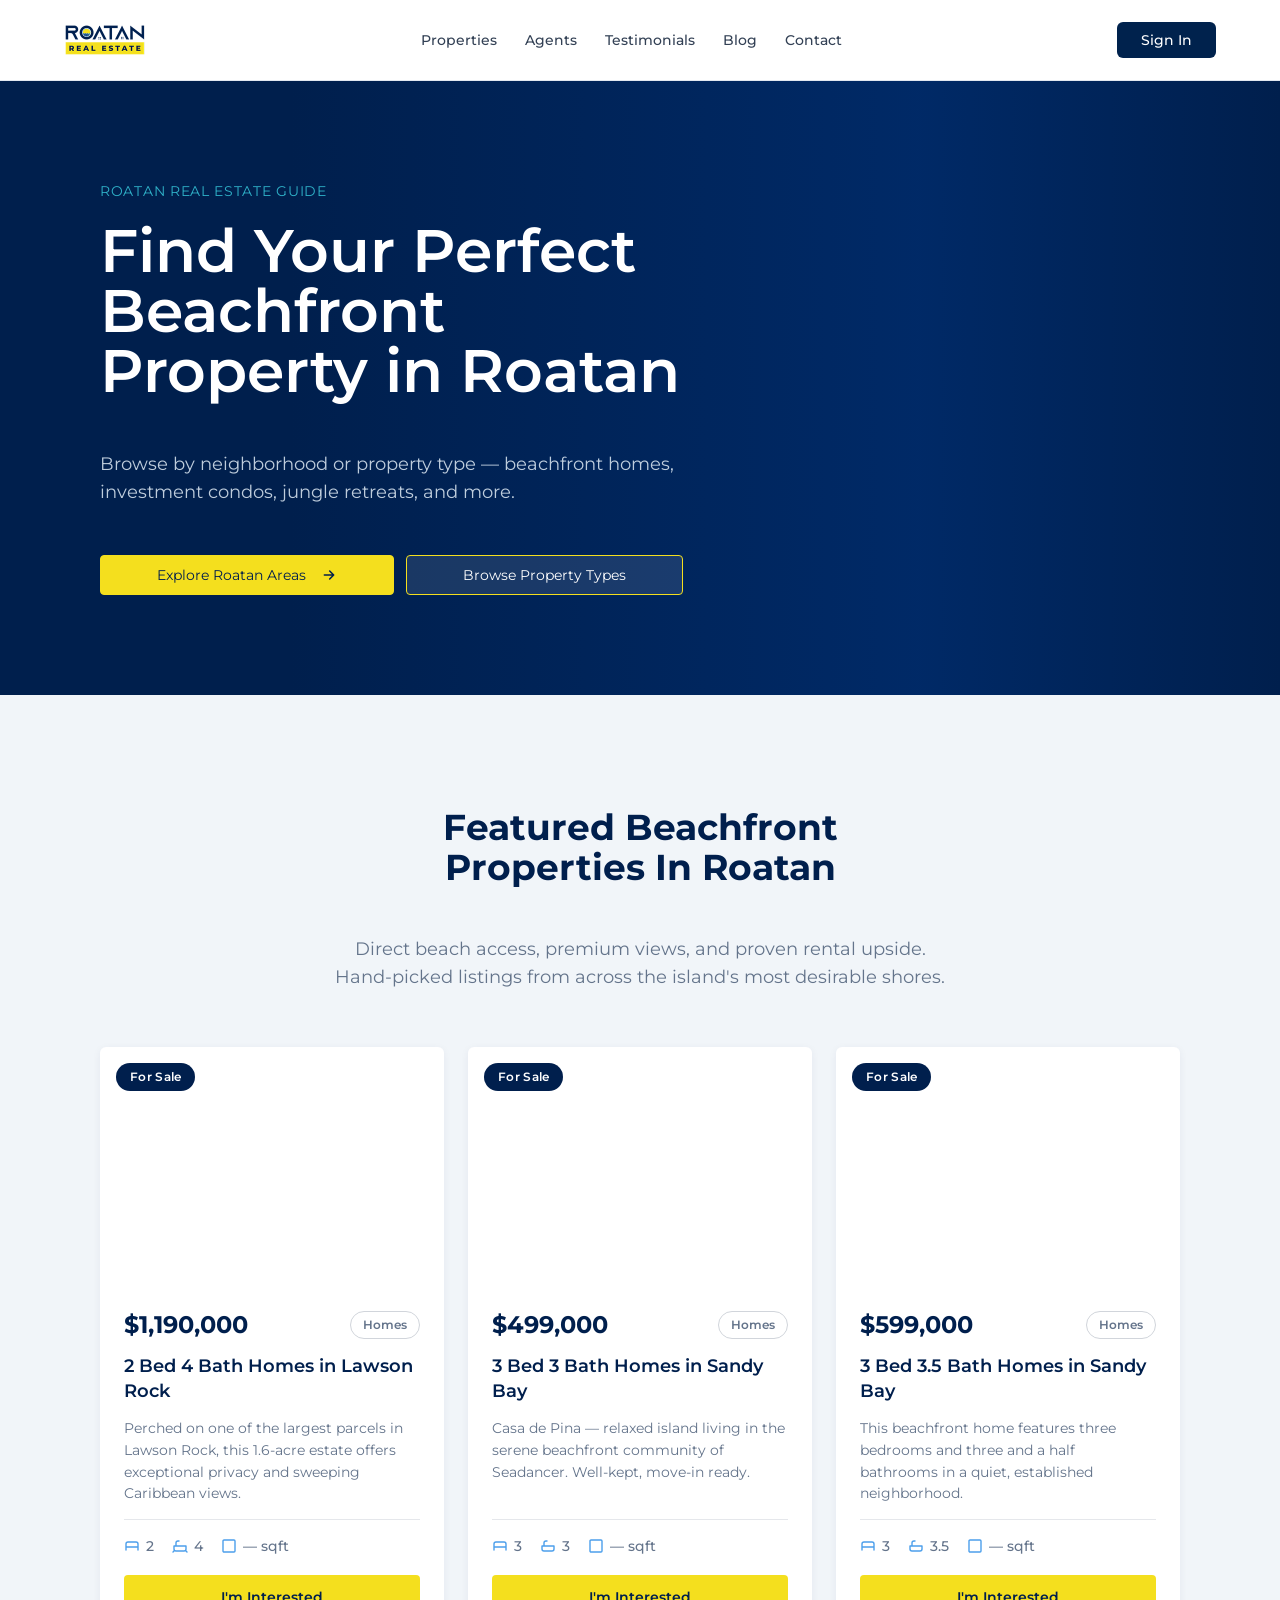
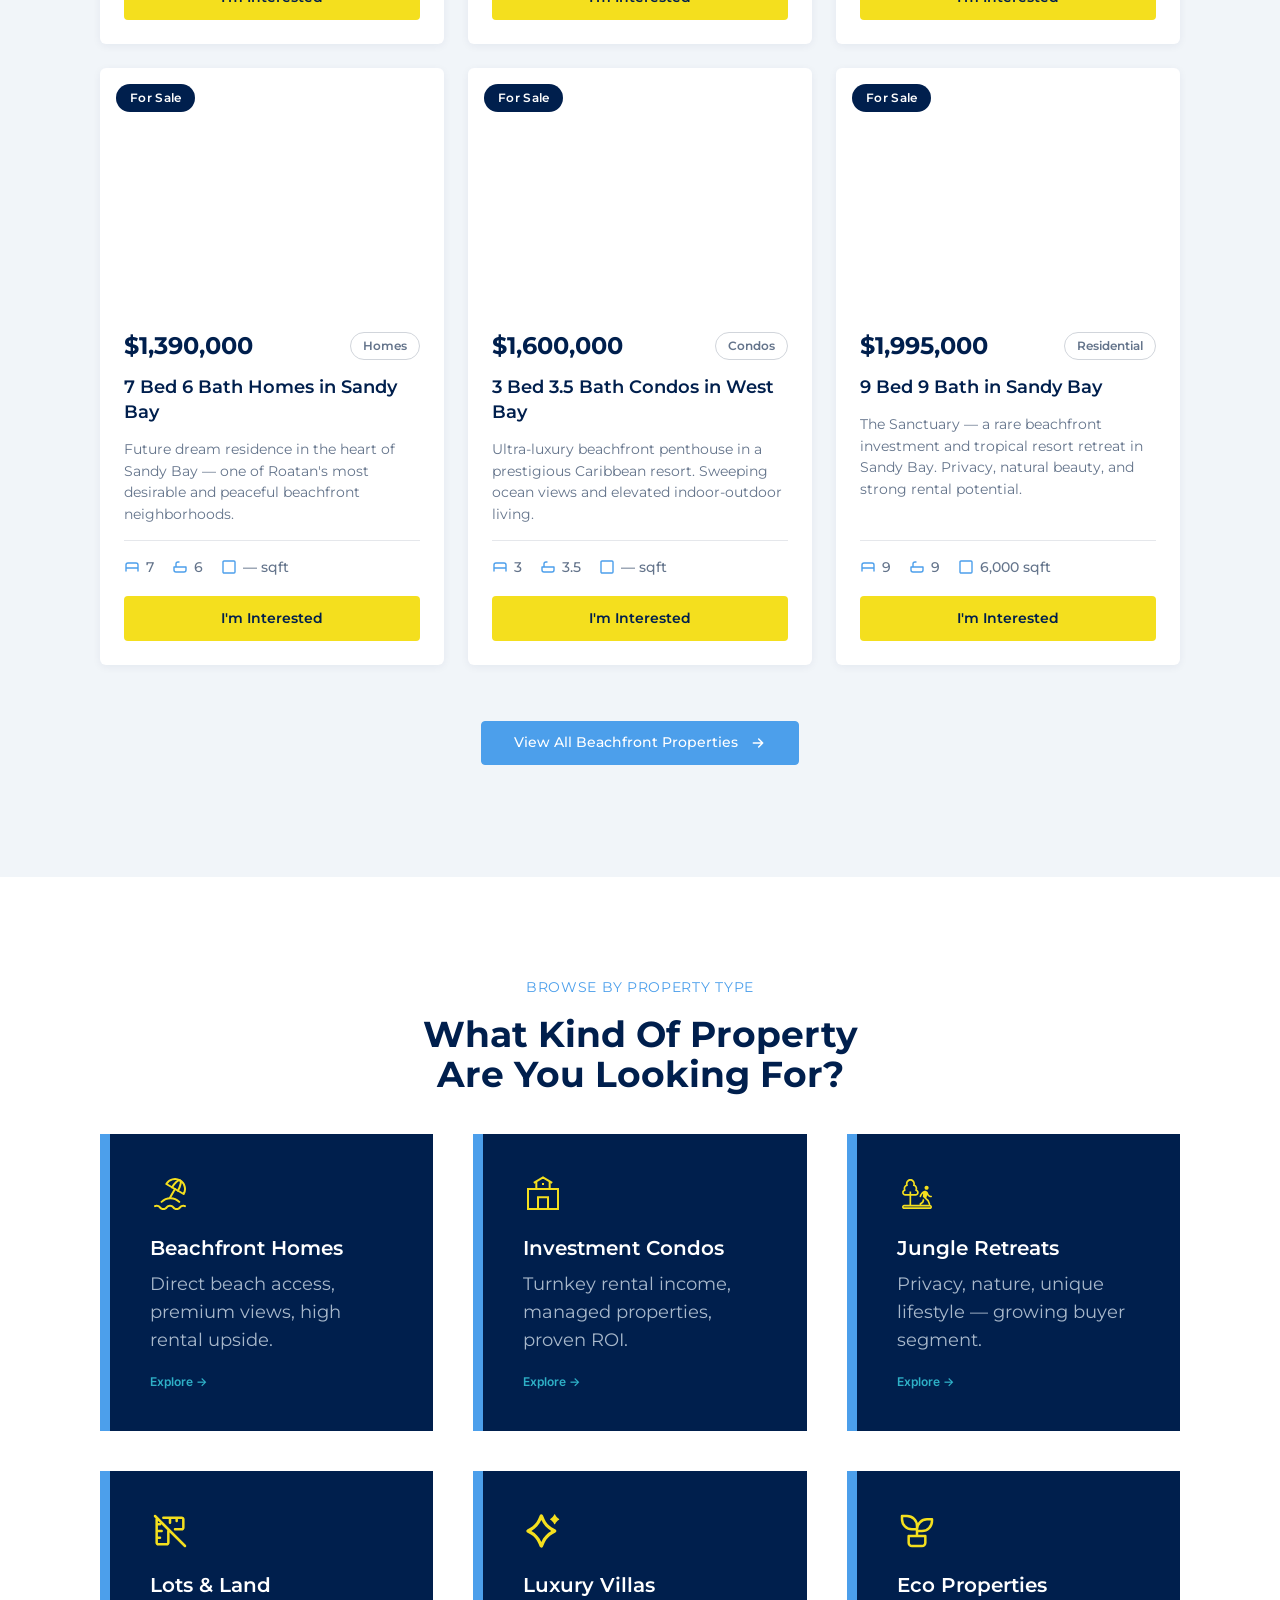
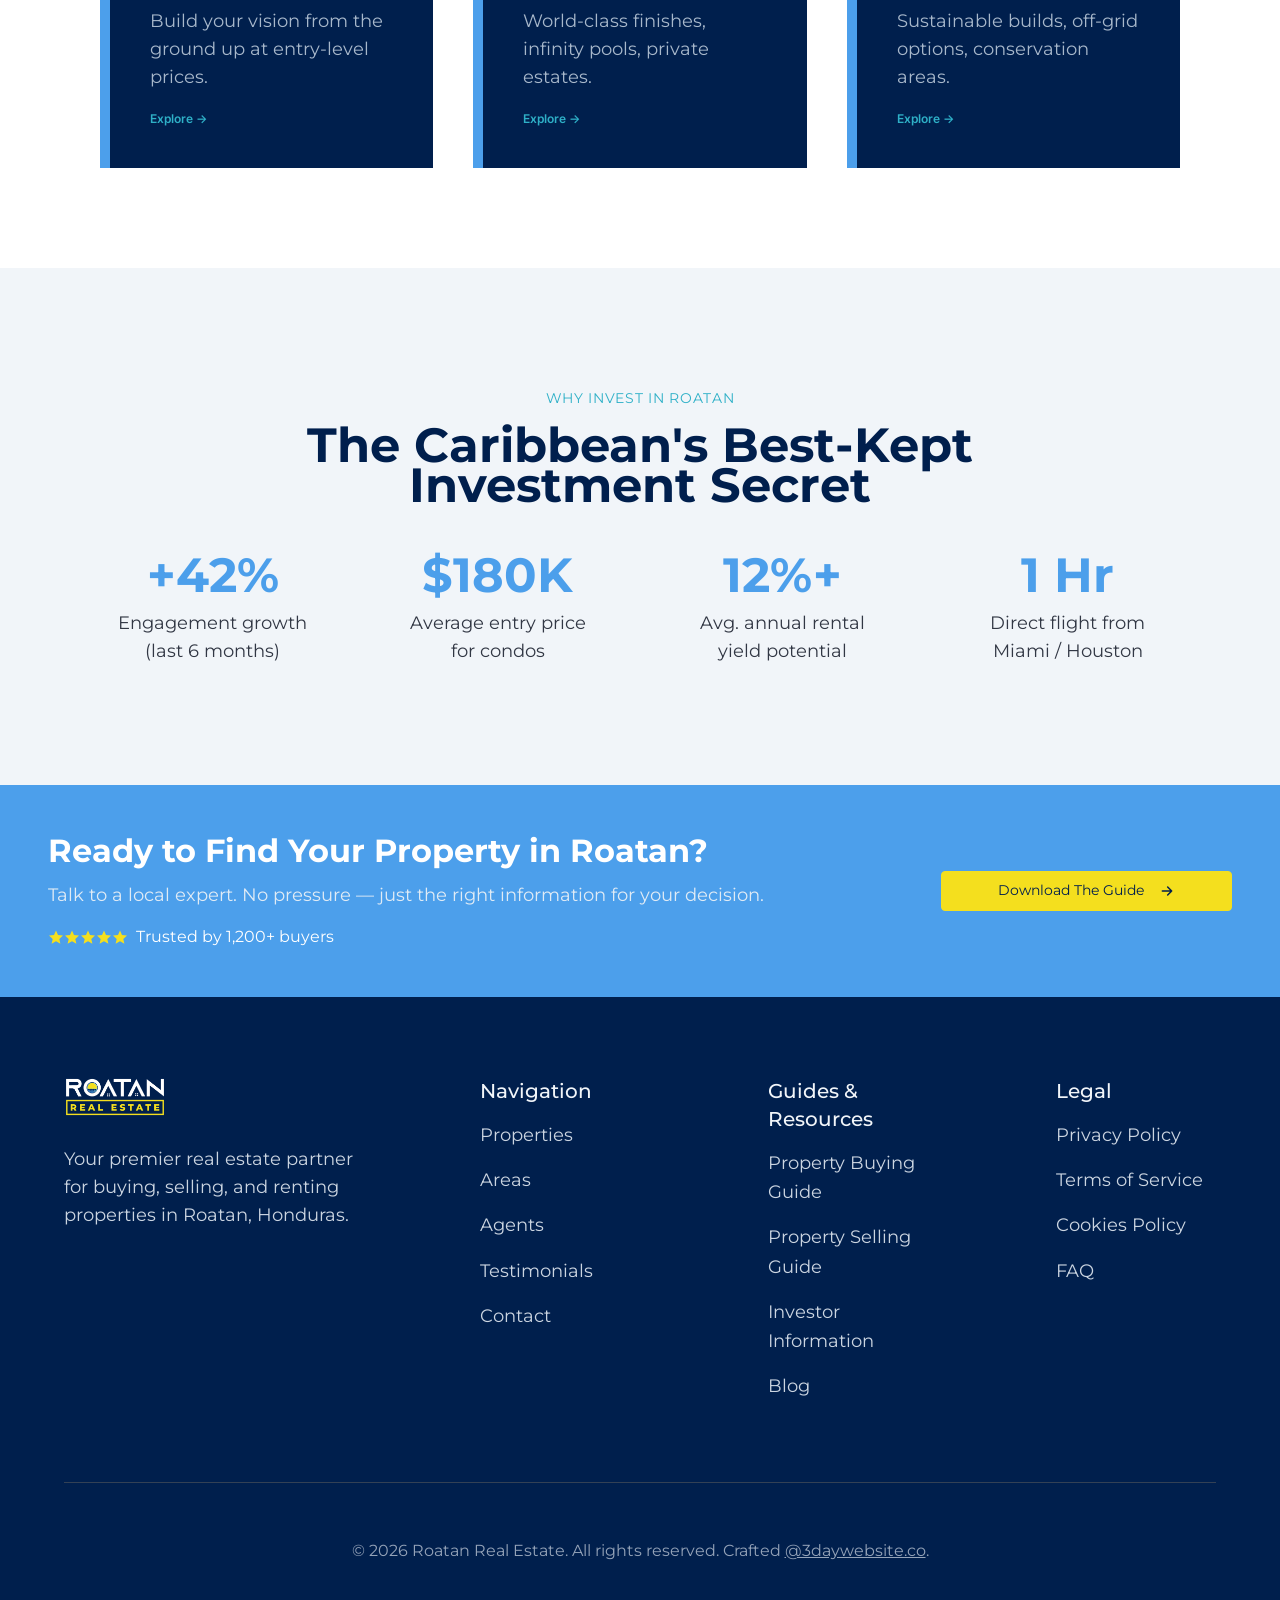
==== commit da2ba09c: "Split footer description into 3 paragraphs for consistent line-wrapping behavior" ====
--- a/index.html
+++ b/index.html
@@ -365,7 +365,11 @@
     <div class="footer__top">
       <div class="footer__brand">
         <img class="footer__logo" src="assets/logo/logo-light.png" alt="Roatan Real Estate" />
-        <p>Your premier real estate partner for buying, selling, and renting properties in Roatan, Honduras.</p>
+        <div class="footer__desc">
+          <p>Your premier real estate partner</p>
+          <p>for buying, selling, and renting</p>
+          <p>properties in Roatan, Honduras.</p>
+        </div>
       </div>
 
       <div class="footer__cols">
--- a/styles.css
+++ b/styles.css
@@ -60,15 +60,26 @@
   align-items: center;
   justify-content: space-between;
   width: 100%;
-  max-width: 1240px;
-  gap: 60px;
-}
-.navbar__logo img { height: 32px; width: auto; }
+  max-width: 1440px;
+  padding: 0 16px;
+  gap: 24px;
+}
+@media (min-width: 640px) { .navbar__inner { padding: 0 24px; } }
+@media (min-width: 1024px) { .navbar__inner { padding: 0 64px; } }
+.navbar__logo img {
+  width: 82px;
+  height: 32px;
+  object-fit: contain;
+  object-position: left center;
+  display: block;
+  flex-shrink: 0;
+}
 
 .navbar__nav {
-  display: flex;
-  align-items: center;
-  gap: 32px;
+  display: none;
+  align-items: center;
+  gap: 28px;
+  font-family: 'Montserrat', sans-serif;
   font-size: 14px;
   font-weight: 500;
   color: rgb(51, 65, 85);
@@ -78,13 +89,15 @@
 .navbar__nav a:hover { color: var(--deep-ocean-blue); }
 
 .navbar__signin {
-  display: inline-flex;
+  display: none;
   align-items: center;
   justify-content: center;
   background: var(--signin-bg);
   color: var(--white);
+  font-family: 'Montserrat', sans-serif;
   font-size: 14px;
   font-weight: 500;
+  line-height: 20px;
   padding: 8px 24px;
   border-radius: 6px;
   transition: opacity .15s;
@@ -92,13 +105,19 @@
 .navbar__signin:hover { opacity: 0.92; }
 
 .navbar__burger {
-  display: none;
+  display: inline-flex;
   background: none;
   border: none;
   padding: 6px;
   cursor: pointer;
   align-items: center;
   justify-content: center;
+}
+
+@media (min-width: 768px) {
+  .navbar__nav { display: flex; }
+  .navbar__signin { display: inline-flex; }
+  .navbar__burger { display: none; }
 }
 
 /* ---------- Mobile menu drawer ---------- */
@@ -121,11 +140,11 @@
   display: flex;
   align-items: center;
   justify-content: space-between;
-  height: 60px;
+  height: 81px;
   padding: 0 20px;
-  border-bottom: 1px solid #e5e7eb;
-}
-.mobile-menu__header .navbar__logo img { height: 30px; }
+  border-bottom: 1px solid rgb(226, 232, 240);
+}
+.mobile-menu__header .navbar__logo img { width: 82px; height: 32px; }
 .mobile-menu__close {
   background: none;
   border: none;
@@ -300,8 +319,8 @@
 .section-head__title {
   font-family: 'Montserrat', sans-serif;
   font-weight: 700;
-  font-size: 48px;
-  line-height: 1.25;
+  font-size: 36px;
+  line-height: 40px;
   color: var(--deep-ocean-blue);
   text-transform: capitalize;
 }
@@ -718,33 +737,64 @@
   overflow: hidden;
 }
 .footer__inner {
-  padding: 80px 64px;
-  display: flex;
-  flex-direction: column;
-  gap: 80px;
-}
+  width: 100%;
+  max-width: 1440px;
+  margin: 0 auto;
+  padding: 48px 16px;
+  display: flex;
+  flex-direction: column;
+}
+@media (min-width: 640px) { .footer__inner { padding: 64px 24px; } }
+@media (min-width: 1024px) { .footer__inner { padding: 80px 64px; } }
+
 .footer__top {
   display: flex;
-  gap: 56px;
-  align-items: flex-start;
-}
+  flex-direction: column;
+  gap: 32px;
+  align-items: stretch;
+  margin-bottom: 48px;
+}
+@media (min-width: 1024px) {
+  .footer__top {
+    flex-direction: row;
+    gap: 56px;
+    align-items: flex-start;
+    margin-bottom: 80px;
+  }
+}
+
 .footer__brand {
+  display: flex;
+  flex-direction: column;
+  gap: 28px;
   flex: 1;
-  display: flex;
-  flex-direction: column;
-  gap: 28px;
-}
+}
+@media (min-width: 1024px) { .footer__brand { max-width: 400px; } }
 .footer__logo {
+  width: 102px;
   height: 40px;
-  width: auto;
-  margin-bottom: 8px;
+  object-fit: contain;
+  object-position: left center;
+  display: block;
+  flex-shrink: 0;
+}
+.footer__desc {
+  font-family: 'Montserrat', sans-serif;
+  font-weight: 400;
+  font-size: 18px;
+  line-height: 28px;
+  color: rgb(203, 213, 225);
+}
+.footer__desc p {
+  margin: 0;
 }
 .footer__brand p {
   font-family: 'Montserrat', sans-serif;
   font-weight: 400;
   font-size: 18px;
-  line-height: 29.25px;
+  line-height: 28px;
   color: rgb(203, 213, 225);
+  margin: 0;
 }
 .footer__socials {
   display: flex;
@@ -769,11 +819,21 @@
 
 .footer__cols {
   display: flex;
+  flex-direction: column;
   gap: 32px;
-  width: 904px;
+  flex: 1;
+}
+@media (min-width: 640px) {
+  .footer__cols { flex-direction: row; gap: 48px; }
+}
+@media (min-width: 1024px) {
+  .footer__cols { justify-content: flex-end; gap: 96px; }
+}
+@media (min-width: 1280px) {
+  .footer__cols { gap: 128px; }
 }
 .footer__col {
-  flex: 1;
+  min-width: 160px;
   display: flex;
   flex-direction: column;
   gap: 16px;
@@ -796,15 +856,17 @@
 .footer__col a:hover { color: var(--white); }
 
 .footer__bottom {
-  padding: 24px 0;
+  border-top: 1px solid rgb(51, 65, 85);
+  padding: 56px 0 0;
   text-align: center;
 }
 .footer__bottom p {
   font-family: 'Montserrat', sans-serif;
   font-weight: 400;
   font-size: 16px;
-  line-height: 1.5;
+  line-height: 24px;
   color: rgb(148, 163, 184);
+  margin-bottom: 24px;
 }
 .footer__bottom p a {
   color: inherit;
@@ -833,12 +895,10 @@
 
 /* ---------- Mobile (<=720px) ---------- */
 @media (max-width: 720px) {
-  /* Nav — logo left, hamburger right */
-  .navbar { height: 60px; }
+  /* Nav — keep desktop 81px height; show hamburger, hide menu links */
   .navbar__inner { padding: 0 20px; gap: 12px; }
   .navbar__nav { display: none; }
   .navbar__signin { display: none; }
-  .navbar__logo img { height: 30px; }
   .navbar__burger { display: inline-flex; }
 
   /* Buttons full width on mobile */
@@ -949,24 +1009,11 @@
   .cta__trust { flex-wrap: wrap; }
   .cta .btn { width: 100%; }
 
-  /* Footer */
-  .footer__inner { padding: 48px 20px; gap: 32px; }
-  .footer__top {
-    flex-direction: column;
-    gap: 32px;
-  }
-  .footer__brand p { font-size: 15px; line-height: 1.6; }
-  .footer__logo { height: 36px; max-width: 120px; }
-  .footer__cols {
-    width: 100%;
-    flex-direction: column;
-    gap: 24px;
-  }
-  .footer__col h4 { font-size: 18px; }
-  .footer__col a:first-of-type,
-  .footer__col a { font-size: 15px; line-height: 1.85; }
-  .footer__bottom { padding: 20px 16px; }
-  .footer__bottom p { font-size: 13px; }
+  /* Footer mobile tweaks (base styles handle layout via mobile-first breakpoints) */
+  .footer__brand p { font-size: 18px; line-height: 1.55; }
+  .footer__col h4 { font-size: 20px; }
+  .footer__col a { font-size: 18px; line-height: 1.55; }
+  .footer__bottom p { font-size: 14px; }
 }
 
 /* ---------- Small mobile (<=380px) ---------- */
